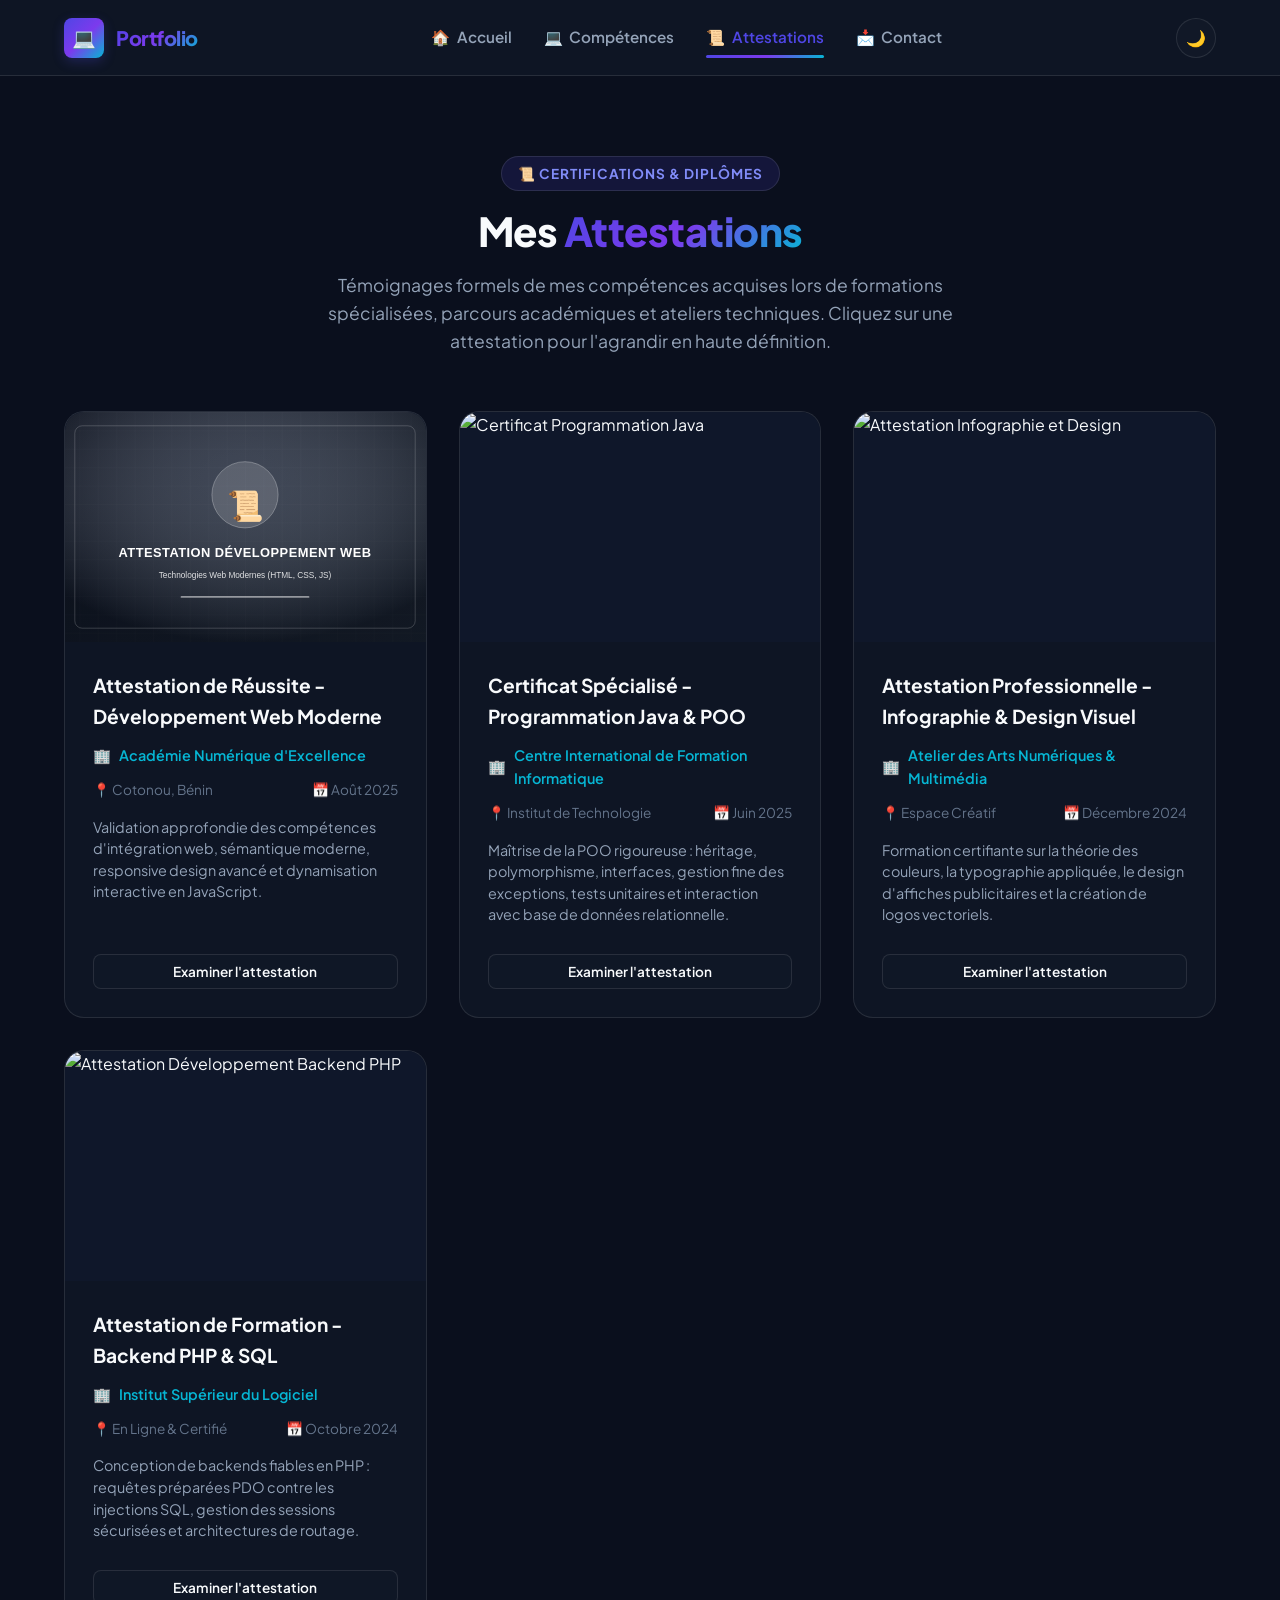
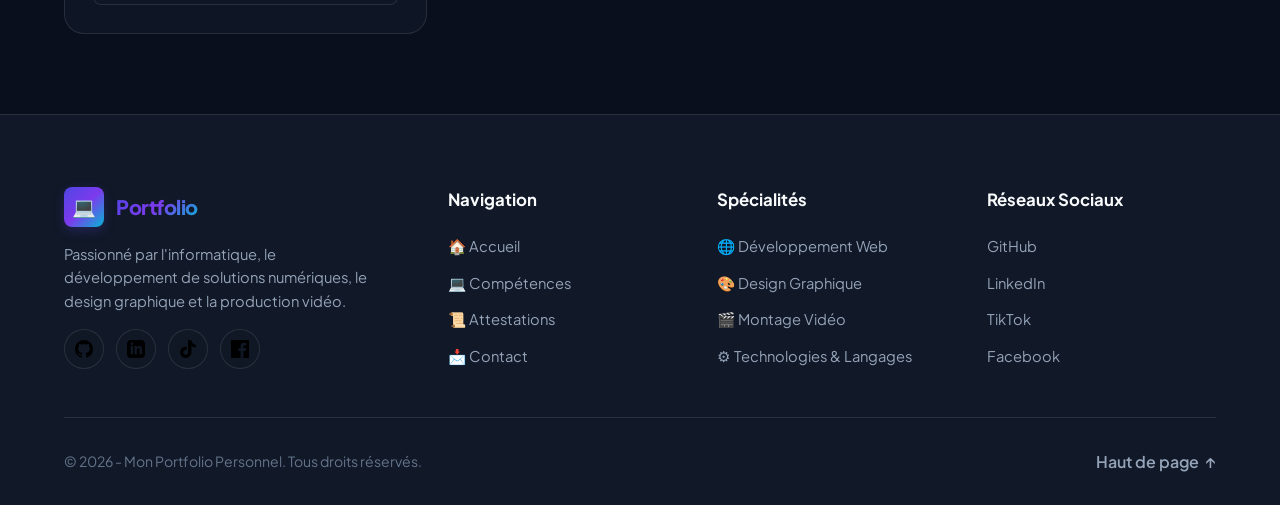
==== attestations.html @ 4d829060 "Premier commit. Mise sur github du code de mon portfolio" ====
<!DOCTYPE html>
<html lang="fr">
<head>
  <meta charset="UTF-8" />
  <meta name="viewport" content="width=device-width, initial-scale=1.0" />
  <title>Attestations & Certifications | Portfolio Personnel</title>
  <meta name="description" content="Consultez mes attestations, certifications professionnelles et formations obtenues dans le développement web, la programmation et le multimédia." />
  <link rel="stylesheet" href="css/styles.css" />
</head>
<body data-page="attestations">

  <!-- ==================== HEADER UNIFIÉ ==================== -->
  <header id="site-header"></header>

  <main>
    <section class="section">
      <div class="container">
        <div class="section-header">
          <span class="section-tag">📜 Certifications & Diplômes</span>
          <h1 class="section-title">Mes <span class="gradient-text">Attestations</span></h1>
          <p class="section-subtitle">
            Témoignages formels de mes compétences acquises lors de formations spécialisées, parcours académiques et ateliers techniques. Cliquez sur une attestation pour l'agrandir en haute définition.
          </p>
        </div>

        <!-- Grille des Attestations -->
        <div class="attestations-grid">
          <!-- Attestation 1 : Développement Web -->
          <div class="attestation-card">
            <div class="attestation-img-wrap" onclick="openModal('images/attestations/certif-dev-web.svg', 'Attestation de Réussite - Développement Web Moderne', 'Délivrée par l\'Académie Numérique d\'Excellence. Validation complète des acquis sur la conception de sites web responsives, HTML5, CSS3, JavaScript ES6 et l\'intégration d\'API.')">
              <img src="images/attestations/certif-dev-web.svg" alt="Attestation Développement Web Moderne" />
              <div class="attestation-zoom-hint">
                <span>🔍</span>
                <span>Cliquer pour agrandir</span>
              </div>
            </div>
            <div class="attestation-info">
              <h3>Attestation de Réussite - Développement Web Moderne</h3>
              <div class="attestation-org">
                <span>🏢</span>
                <span>Académie Numérique d'Excellence</span>
              </div>
              <div class="attestation-meta">
                <span>📍 Cotonou, Bénin</span>
                <span>📅 Août 2025</span>
              </div>
              <p class="attestation-desc">
                Validation approfondie des compétences d'intégration web, sémantique moderne, responsive design avancé et dynamisation interactive en JavaScript.
              </p>
              <div style="margin-top: auto; padding-top: 1rem;">
                <button class="btn btn-secondary btn-sm" style="width: 100%;" onclick="openModal('images/attestations/certif-dev-web.svg', 'Attestation de Réussite - Développement Web Moderne', 'Délivrée par l\'Académie Numérique d\'Excellence. Validation complète des acquis sur la conception de sites web responsives, HTML5, CSS3, JavaScript ES6 et l\'intégration d\'API.')">
                  <span>Examiner l'attestation</span>
                </button>
              </div>
            </div>
          </div>

          <!-- Attestation 2 : Programmation Java -->
          <div class="attestation-card">
            <div class="attestation-img-wrap" onclick="openModal('images/attestations/certif-java.svg', 'Certificat Spécialisé - Programmation Java & POO', 'Délivré par le Centre International de Formation en Informatique. Maîtrise des concepts fondamentaux de la programmation orientée objet, des structures de données et des connexions JDBC.')">
              <img src="images/attestations/certif-java.svg" alt="Certificat Programmation Java" />
              <div class="attestation-zoom-hint">
                <span>🔍</span>
                <span>Cliquer pour agrandir</span>
              </div>
            </div>
            <div class="attestation-info">
              <h3>Certificat Spécialisé - Programmation Java & POO</h3>
              <div class="attestation-org">
                <span>🏢</span>
                <span>Centre International de Formation Informatique</span>
              </div>
              <div class="attestation-meta">
                <span>📍 Institut de Technologie</span>
                <span>📅 Juin 2025</span>
              </div>
              <p class="attestation-desc">
                Maîtrise de la POO rigoureuse : héritage, polymorphisme, interfaces, gestion fine des exceptions, tests unitaires et interaction avec base de données relationnelle.
              </p>
              <div style="margin-top: auto; padding-top: 1rem;">
                <button class="btn btn-secondary btn-sm" style="width: 100%;" onclick="openModal('images/attestations/certif-java.svg', 'Certificat Spécialisé - Programmation Java & POO', 'Délivré par le Centre International de Formation en Informatique. Maîtrise des concepts fondamentaux de la programmation orientée objet, des structures de données et des connexions JDBC.')">
                  <span>Examiner l'attestation</span>
                </button>
              </div>
            </div>
          </div>

          <!-- Attestation 3 : Design Graphique & Multimédia -->
          <div class="attestation-card">
            <div class="attestation-img-wrap" onclick="openModal('images/attestations/certif-design.svg', 'Attestation Professionnelle - Infographie & Design Visuel', 'Formation certifiante dispensée par l\'Atelier des Arts Numériques. Maîtrise de la suite Adobe (Photoshop, Illustrator), composition visuelle et charte de marque.')">
              <img src="images/attestations/certif-design.svg" alt="Attestation Infographie et Design" />
              <div class="attestation-zoom-hint">
                <span>🔍</span>
                <span>Cliquer pour agrandir</span>
              </div>
            </div>
            <div class="attestation-info">
              <h3>Attestation Professionnelle - Infographie & Design Visuel</h3>
              <div class="attestation-org">
                <span>🏢</span>
                <span>Atelier des Arts Numériques & Multimédia</span>
              </div>
              <div class="attestation-meta">
                <span>📍 Espace Créatif</span>
                <span>📅 Décembre 2024</span>
              </div>
              <p class="attestation-desc">
                Formation certifiante sur la théorie des couleurs, la typographie appliquée, le design d'affiches publicitaires et la création de logos vectoriels.
              </p>
              <div style="margin-top: auto; padding-top: 1rem;">
                <button class="btn btn-secondary btn-sm" style="width: 100%;" onclick="openModal('images/attestations/certif-design.svg', 'Attestation Professionnelle - Infographie & Design Visuel', 'Formation certifiante dispensée par l\'Atelier des Arts Numériques. Maîtrise de la suite Adobe (Photoshop, Illustrator), composition visuelle et charte de marque.')">
                  <span>Examiner l'attestation</span>
                </button>
              </div>
            </div>
          </div>

          <!-- Attestation 4 : Développement PHP & Bases de Données -->
          <div class="attestation-card">
            <div class="attestation-img-wrap" onclick="openModal('images/attestations/certif-php.svg', 'Attestation de Formation - Développement Backend PHP & SQL', 'Attestation de réussite du cursus Backend et Gestion de Données. Création d\'architectures MVC robustes, sécurité des requêtes préparées et sécurisation des sessions.')">
              <img src="images/attestations/certif-php.svg" alt="Attestation Développement Backend PHP" />
              <div class="attestation-zoom-hint">
                <span>🔍</span>
                <span>Cliquer pour agrandir</span>
              </div>
            </div>
            <div class="attestation-info">
              <h3>Attestation de Formation - Backend PHP & SQL</h3>
              <div class="attestation-org">
                <span>🏢</span>
                <span>Institut Supérieur du Logiciel</span>
              </div>
              <div class="attestation-meta">
                <span>📍 En Ligne & Certifié</span>
                <span>📅 Octobre 2024</span>
              </div>
              <p class="attestation-desc">
                Conception de backends fiables en PHP : requêtes préparées PDO contre les injections SQL, gestion des sessions sécurisées et architectures de routage.
              </p>
              <div style="margin-top: auto; padding-top: 1rem;">
                <button class="btn btn-secondary btn-sm" style="width: 100%;" onclick="openModal('images/attestations/certif-php.svg', 'Attestation de Formation - Développement Backend PHP & SQL', 'Attestation de réussite du cursus Backend et Gestion de Données. Création d\'architectures MVC robustes, sécurité des requêtes préparées et sécurisation des sessions.')">
                  <span>Examiner l'attestation</span>
                </button>
              </div>
            </div>
          </div>
        </div>
      </div>
    </section>
  </main>

  <!-- ==================== FOOTER UNIFIÉ ==================== -->
  <footer id="site-footer"></footer>

  <!-- Scripts -->
  <script src="js/components.js"></script>
  <script src="js/main.js"></script>
</body>
</html>
---- css/styles.css ----
/* ==========================================================================
   PORTFOLIO PERSONNEL - STYLES PRINCIPAUX (MODERNE, RESPONSIVE & DYNAMIQUE)
   ========================================================================== */

@import url('https://fonts.googleapis.com/css2?family=Plus+Jakarta+Sans:wght@300;400;500;600;700;800&display=swap');

:root {
  /* Thème Sombre (Par défaut) */
  --bg-primary: #0a0f1d;
  --bg-secondary: #111827;
  --bg-card: rgba(17, 24, 39, 0.75);
  --bg-card-hover: rgba(31, 41, 55, 0.85);
  --bg-input: #1e293b;
  --border-color: rgba(255, 255, 255, 0.1);
  --border-hover: rgba(99, 102, 241, 0.5);

  --text-primary: #f8fafc;
  --text-secondary: #94a3b8;
  --text-muted: #64748b;

  --accent-primary: #4f46e5;
  --accent-hover: #4338ca;
  --accent-secondary: #06b6d4;
  --accent-gradient: linear-gradient(135deg, #4f46e5 0%, #7c3aed 50%, #06b6d4 100%);
  --accent-glow: rgba(79, 70, 229, 0.25);

  --badge-bg: rgba(79, 70, 229, 0.15);
  --badge-color: #818cf8;

  --shadow-sm: 0 4px 6px -1px rgba(0, 0, 0, 0.3);
  --shadow-md: 0 10px 25px -3px rgba(0, 0, 0, 0.4);
  --shadow-lg: 0 20px 40px -5px rgba(0, 0, 0, 0.5);

  --radius-sm: 8px;
  --radius-md: 14px;
  --radius-lg: 20px;
  --radius-full: 9999px;

  --transition: all 0.3s cubic-bezier(0.4, 0, 0.2, 1);
  --container-width: 1200px;
  --header-height: 76px;
}

/* Mode Clair */
body.light-theme {
  --bg-primary: #f8fafc;
  --bg-secondary: #ffffff;
  --bg-card: rgba(255, 255, 255, 0.9);
  --bg-card-hover: #ffffff;
  --bg-input: #f1f5f9;
  --border-color: #e2e8f0;
  --border-hover: rgba(79, 70, 229, 0.4);

  --text-primary: #0f172a;
  --text-secondary: #475569;
  --text-muted: #94a3b8;

  --accent-primary: #4f46e5;
  --accent-hover: #4338ca;
  --accent-secondary: #0284c7;
  --accent-gradient: linear-gradient(135deg, #4f46e5 0%, #6366f1 50%, #0284c7 100%);
  --accent-glow: rgba(79, 70, 229, 0.15);

  --badge-bg: rgba(79, 70, 229, 0.08);
  --badge-color: #4f46e5;

  --shadow-sm: 0 2px 4px rgba(0, 0, 0, 0.04);
  --shadow-md: 0 10px 20px rgba(0, 0, 0, 0.06);
  --shadow-lg: 0 20px 30px rgba(0, 0, 0, 0.08);
}

/* ==========================================================================
   RESET & BASE
   ========================================================================== */
*, *::before, *::after {
  box-sizing: border-box;
  margin: 0;
  padding: 0;
}

html {
  scroll-behavior: smooth;
  font-size: 16px;
}

body {
  font-family: 'Plus Jakarta Sans', system-ui, -apple-system, sans-serif;
  background-color: var(--bg-primary);
  color: var(--text-primary);
  line-height: 1.6;
  overflow-x: hidden;
  transition: background-color 0.3s ease, color 0.3s ease;
  min-height: 100vh;
  display: flex;
  flex-direction: column;
}

main {
  flex: 1;
}

a {
  color: inherit;
  text-decoration: none;
  transition: var(--transition);
}

img {
  max-width: 100%;
  height: auto;
  display: block;
}

ul {
  list-style: none;
}

button, input, textarea, select {
  font-family: inherit;
  font-size: 1rem;
}

.container {
  width: 100%;
  max-width: var(--container-width);
  margin: 0 auto;
  padding: 0 1.5rem;
}

/* ==========================================================================
   HEADER & NAVBAR (COMPOSANT UNIFIÉ)
   ========================================================================== */
.site-header {
  position: sticky;
  top: 0;
  left: 0;
  width: 100%;
  height: var(--header-height);
  background: var(--bg-card);
  backdrop-filter: blur(16px);
  -webkit-backdrop-filter: blur(16px);
  border-bottom: 1px solid var(--border-color);
  z-index: 1000;
  transition: var(--transition);
}

.site-header.scrolled {
  box-shadow: var(--shadow-md);
  height: 70px;
}

.navbar {
  display: flex;
  align-items: center;
  justify-content: space-between;
  height: 100%;
}

.nav-brand {
  display: flex;
  align-items: center;
  gap: 0.75rem;
  font-size: 1.25rem;
  font-weight: 800;
  letter-spacing: -0.5px;
}

.brand-icon {
  width: 40px;
  height: 40px;
  border-radius: var(--radius-sm);
  background: var(--accent-gradient);
  display: flex;
  align-items: center;
  justify-content: center;
  color: white;
  font-size: 1.2rem;
  box-shadow: 0 4px 12px var(--accent-glow);
}

.brand-name {
  background: var(--accent-gradient);
  -webkit-background-clip: text;
  -webkit-text-fill-color: transparent;
}

.nav-menu {
  display: flex;
  align-items: center;
  gap: 2rem;
}

.nav-link {
  position: relative;
  font-weight: 600;
  font-size: 0.95rem;
  color: var(--text-secondary);
  padding: 0.5rem 0;
  display: flex;
  align-items: center;
  gap: 0.4rem;
}

.nav-link:hover {
  color: var(--text-primary);
}

.nav-link.active {
  color: var(--accent-primary);
}

.nav-link.active::after {
  content: '';
  position: absolute;
  bottom: 0;
  left: 0;
  width: 100%;
  height: 2.5px;
  background: var(--accent-gradient);
  border-radius: var(--radius-full);
}

.nav-actions {
  display: flex;
  align-items: center;
  gap: 1rem;
}

.theme-toggle {
  background: var(--bg-secondary);
  border: 1px solid var(--border-color);
  width: 40px;
  height: 40px;
  border-radius: 50%;
  display: flex;
  align-items: center;
  justify-content: center;
  cursor: pointer;
  color: var(--text-primary);
  transition: var(--transition);
}

.theme-toggle:hover {
  border-color: var(--accent-primary);
  transform: rotate(15deg);
}

.mobile-toggle {
  display: none;
  background: none;
  border: none;
  cursor: pointer;
  padding: 0.5rem;
  color: var(--text-primary);
  font-size: 1.5rem;
}

/* ==========================================================================
   TYPOGRAPHIE & TITRES DE SECTION
   ========================================================================== */
.section {
  padding: 5rem 0;
  position: relative;
}

.section-alt {
  background: var(--bg-secondary);
}

.section-header {
  text-align: center;
  max-width: 700px;
  margin: 0 auto 3.5rem;
}

.section-tag {
  display: inline-flex;
  align-items: center;
  gap: 0.5rem;
  padding: 0.35rem 1rem;
  border-radius: var(--radius-full);
  background: var(--badge-bg);
  color: var(--badge-color);
  font-size: 0.85rem;
  font-weight: 700;
  text-transform: uppercase;
  letter-spacing: 1px;
  margin-bottom: 1rem;
  border: 1px solid var(--border-color);
}

.section-title {
  font-size: 2.5rem;
  font-weight: 800;
  line-height: 1.2;
  margin-bottom: 1rem;
  letter-spacing: -0.5px;
}

.section-subtitle {
  color: var(--text-secondary);
  font-size: 1.1rem;
}

.gradient-text {
  background: var(--accent-gradient);
  -webkit-background-clip: text;
  -webkit-text-fill-color: transparent;
}

/* ==========================================================================
   BOUTONS & BADGES
   ========================================================================== */
.btn {
  display: inline-flex;
  align-items: center;
  justify-content: center;
  gap: 0.6rem;
  padding: 0.75rem 1.6rem;
  font-weight: 600;
  border-radius: var(--radius-md);
  border: none;
  cursor: pointer;
  transition: var(--transition);
  font-size: 0.95rem;
}

.btn-primary {
  background: var(--accent-gradient);
  color: white;
  box-shadow: 0 4px 15px var(--accent-glow);
}

.btn-primary:hover {
  transform: translateY(-2px);
  box-shadow: 0 8px 25px var(--accent-glow);
  color: white;
}

.btn-secondary {
  background: var(--bg-card);
  color: var(--text-primary);
  border: 1px solid var(--border-color);
}

.btn-secondary:hover {
  background: var(--bg-card-hover);
  border-color: var(--accent-primary);
  transform: translateY(-2px);
}

.btn-sm {
  padding: 0.5rem 1rem;
  font-size: 0.85rem;
  border-radius: var(--radius-sm);
}

.badge {
  display: inline-flex;
  align-items: center;
  gap: 0.35rem;
  padding: 0.25rem 0.75rem;
  font-size: 0.8rem;
  font-weight: 600;
  border-radius: var(--radius-full);
  background: var(--badge-bg);
  color: var(--badge-color);
  border: 1px solid var(--border-color);
}

/* ==========================================================================
   PAGE ACCUEIL : HERO SECTION AVEC PHOTO
   ========================================================================== */
.hero-section {
  padding: 5rem 0 6rem;
  position: relative;
  overflow: hidden;
}

.hero-glow-1 {
  position: absolute;
  top: -100px;
  right: -50px;
  width: 450px;
  height: 450px;
  background: radial-gradient(circle, rgba(79, 70, 229, 0.18) 0%, transparent 70%);
  filter: blur(60px);
  z-index: 0;
  pointer-events: none;
}

.hero-glow-2 {
  position: absolute;
  bottom: -50px;
  left: -50px;
  width: 400px;
  height: 400px;
  background: radial-gradient(circle, rgba(6, 182, 212, 0.15) 0%, transparent 70%);
  filter: blur(60px);
  z-index: 0;
  pointer-events: none;
}

.hero-grid {
  display: grid;
  grid-template-columns: 1.2fr 0.8fr;
  align-items: center;
  gap: 3.5rem;
  position: relative;
  z-index: 1;
}

.hero-content {
  display: flex;
  flex-direction: column;
  gap: 1.5rem;
}

.status-pill {
  display: inline-flex;
  align-items: center;
  gap: 0.6rem;
  padding: 0.4rem 1rem;
  background: var(--bg-card);
  border: 1px solid var(--border-color);
  border-radius: var(--radius-full);
  font-size: 0.85rem;
  font-weight: 600;
  color: var(--text-secondary);
  width: fit-content;
}

.pulse-dot {
  width: 10px;
  height: 10px;
  background: #10b981;
  border-radius: 50%;
  position: relative;
}

.pulse-dot::after {
  content: '';
  position: absolute;
  top: 0;
  left: 0;
  width: 100%;
  height: 100%;
  border-radius: 50%;
  background: #10b981;
  animation: pulse 2s infinite;
}

@keyframes pulse {
  0% { transform: scale(1); opacity: 0.8; }
  100% { transform: scale(2.5); opacity: 0; }
}

.hero-title {
  font-size: 3.4rem;
  font-weight: 800;
  line-height: 1.15;
  letter-spacing: -1px;
}

.hero-subtitle {
  font-size: 1.2rem;
  color: var(--text-secondary);
  line-height: 1.7;
}

.hero-cta {
  display: flex;
  flex-wrap: wrap;
  gap: 1rem;
  margin-top: 0.5rem;
}

.hero-stats {
  display: grid;
  grid-template-columns: repeat(3, 1fr);
  gap: 1.5rem;
  margin-top: 1.5rem;
  padding-top: 1.5rem;
  border-top: 1px solid var(--border-color);
}

.stat-item h3 {
  font-size: 2rem;
  font-weight: 800;
  color: var(--accent-primary);
}

.stat-item p {
  font-size: 0.85rem;
  color: var(--text-secondary);
  font-weight: 500;
}

/* Photo dans l'accueil */
.hero-visual {
  display: flex;
  justify-content: center;
  position: relative;
}

.photo-card-wrapper {
  position: relative;
  width: 340px;
  height: 380px;
}

.photo-card {
  width: 100%;
  height: 100%;
  border-radius: var(--radius-lg);
  overflow: hidden;
  position: relative;
  background: var(--bg-card);
  border: 2px solid var(--border-color);
  box-shadow: var(--shadow-lg);
  transition: var(--transition);
}

.photo-card:hover {
  transform: translateY(-6px);
  border-color: var(--accent-primary);
  box-shadow: 0 25px 50px -12px var(--accent-glow);
}

.profile-photo {
  width: 100%;
  height: 100%;
  object-fit: cover;
  transition: transform 0.5s ease;
}

.photo-card:hover .profile-photo {
  transform: scale(1.04);
}

.photo-glow-border {
  position: absolute;
  inset: -6px;
  background: var(--accent-gradient);
  border-radius: calc(var(--radius-lg) + 6px);
  z-index: -1;
  opacity: 0.5;
  filter: blur(12px);
  animation: glow-pulse 4s ease-in-out infinite alternate;
}

@keyframes glow-pulse {
  0% { opacity: 0.3; transform: scale(0.98); }
  100% { opacity: 0.7; transform: scale(1.02); }
}

.floating-badge {
  position: absolute;
  background: var(--bg-card);
  backdrop-filter: blur(10px);
  border: 1px solid var(--border-color);
  padding: 0.6rem 1rem;
  border-radius: var(--radius-md);
  display: flex;
  align-items: center;
  gap: 0.6rem;
  box-shadow: var(--shadow-md);
  z-index: 2;
  font-size: 0.85rem;
  font-weight: 700;
}

.badge-top-left {
  top: -15px;
  left: -20px;
}

.badge-bottom-right {
  bottom: -15px;
  right: -20px;
}

/* ==========================================================================
   PAGE ACCUEIL : 1. PARCOURS SCOLAIRE & ACADÉMIQUE
   ========================================================================== */
.academic-grid {
  display: grid;
  grid-template-columns: repeat(auto-fit, minmax(320px, 1fr));
  gap: 1.75rem;
}

.academic-card {
  background: var(--bg-card);
  border: 1px solid var(--border-color);
  border-radius: var(--radius-lg);
  padding: 2rem;
  transition: var(--transition);
  position: relative;
  display: flex;
  flex-direction: column;
  gap: 1rem;
}

.academic-card:hover {
  transform: translateY(-5px);
  border-color: var(--accent-primary);
  box-shadow: var(--shadow-md);
}

.card-icon-header {
  display: flex;
  align-items: center;
  justify-content: space-between;
}

.card-icon {
  width: 48px;
  height: 48px;
  border-radius: var(--radius-md);
  background: var(--badge-bg);
  display: flex;
  align-items: center;
  justify-content: center;
  font-size: 1.4rem;
  color: var(--accent-primary);
}

.academic-card h3 {
  font-size: 1.3rem;
  font-weight: 700;
}

.academic-card .school-name {
  color: var(--accent-secondary);
  font-weight: 600;
  font-size: 0.95rem;
}

.academic-card p {
  color: var(--text-secondary);
  font-size: 0.95rem;
}

.goals-list {
  display: flex;
  flex-direction: column;
  gap: 0.5rem;
}

.goals-list li {
  display: flex;
  align-items: flex-start;
  gap: 0.5rem;
  color: var(--text-secondary);
  font-size: 0.9rem;
}

.goals-list li::before {
  content: '✓';
  color: var(--accent-primary);
  font-weight: 800;
}

/* ==========================================================================
   PAGE ACCUEIL : 2. EXPÉRIENCES PROFESSIONNELLES & STAGES
   ========================================================================== */
.experience-timeline {
  position: relative;
  max-width: 900px;
  margin: 0 auto;
  padding-left: 2.5rem;
}

.experience-timeline::before {
  content: '';
  position: absolute;
  top: 0;
  bottom: 0;
  left: 15px;
  width: 3px;
  background: linear-gradient(to bottom, var(--accent-primary), var(--accent-secondary));
  border-radius: var(--radius-full);
}

.exp-item {
  position: relative;
  margin-bottom: 2.5rem;
}

.exp-item::before {
  content: '';
  position: absolute;
  top: 1.5rem;
  left: -2.5rem;
  width: 17px;
  height: 17px;
  border-radius: 50%;
  background: var(--bg-primary);
  border: 3px solid var(--accent-primary);
  box-shadow: 0 0 10px var(--accent-glow);
  transform: translateX(7px);
}

.exp-card {
  background: var(--bg-card);
  border: 1px solid var(--border-color);
  border-radius: var(--radius-lg);
  padding: 1.75rem 2rem;
  transition: var(--transition);
}

.exp-card:hover {
  border-color: var(--accent-primary);
  box-shadow: var(--shadow-md);
  transform: translateY(-3px);
}

.exp-header {
  display: flex;
  flex-wrap: wrap;
  align-items: center;
  justify-content: space-between;
  gap: 0.75rem;
  margin-bottom: 0.75rem;
}

.exp-title-block h3 {
  font-size: 1.25rem;
  font-weight: 700;
}

.exp-company {
  color: var(--accent-secondary);
  font-weight: 600;
  font-size: 0.95rem;
}

.exp-period {
  font-size: 0.85rem;
  font-weight: 600;
}

.exp-location {
  display: inline-flex;
  align-items: center;
  gap: 0.35rem;
  color: var(--text-muted);
  font-size: 0.85rem;
  margin-bottom: 1rem;
}

.exp-missions {
  list-style: disc;
  padding-left: 1.2rem;
  color: var(--text-secondary);
  font-size: 0.92rem;
  margin-bottom: 1.25rem;
  display: flex;
  flex-direction: column;
  gap: 0.4rem;
}

.exp-tags {
  display: flex;
  flex-wrap: wrap;
  gap: 0.5rem;
}

/* ==========================================================================
   PAGE ACCUEIL : 3. MA PASSION
   ========================================================================== */
.passion-grid {
  display: grid;
  grid-template-columns: repeat(auto-fit, minmax(260px, 1fr));
  gap: 1.5rem;
}

.passion-card {
  background: var(--bg-card);
  border: 1px solid var(--border-color);
  border-radius: var(--radius-lg);
  padding: 2rem 1.75rem;
  text-align: center;
  display: flex;
  flex-direction: column;
  align-items: center;
  gap: 1rem;
  transition: var(--transition);
}

.passion-card:hover {
  transform: translateY(-8px);
  border-color: var(--accent-secondary);
  box-shadow: 0 15px 30px -10px var(--accent-glow);
}

.passion-icon-box {
  width: 64px;
  height: 64px;
  border-radius: 50%;
  background: var(--badge-bg);
  display: flex;
  align-items: center;
  justify-content: center;
  font-size: 1.8rem;
  margin-bottom: 0.5rem;
  transition: var(--transition);
}

.passion-card:hover .passion-icon-box {
  transform: scale(1.1) rotate(5deg);
  background: var(--accent-gradient);
  color: white;
}

.passion-card h3 {
  font-size: 1.15rem;
  font-weight: 700;
}

.passion-card p {
  color: var(--text-secondary);
  font-size: 0.9rem;
  line-height: 1.5;
}

/* ==========================================================================
   PAGE ACCUEIL : 4. ÉVÉNEMENTS TECHNOLOGIQUES
   ========================================================================== */
.events-grid {
  display: grid;
  grid-template-columns: repeat(auto-fit, minmax(320px, 1fr));
  gap: 2rem;
}

.event-card {
  background: var(--bg-card);
  border: 1px solid var(--border-color);
  border-radius: var(--radius-lg);
  overflow: hidden;
  transition: var(--transition);
  display: flex;
  flex-direction: column;
}

.event-card:hover {
  transform: translateY(-6px);
  border-color: var(--accent-primary);
  box-shadow: var(--shadow-lg);
}

.event-image-box {
  position: relative;
  width: 100%;
  height: 200px;
  overflow: hidden;
  background: var(--bg-secondary);
}

.event-image {
  width: 100%;
  height: 100%;
  object-fit: cover;
  transition: transform 0.5s ease;
}

.event-card:hover .event-image {
  transform: scale(1.05);
}

.event-badge {
  position: absolute;
  top: 1rem;
  right: 1rem;
  background: rgba(10, 15, 29, 0.85);
  backdrop-filter: blur(8px);
  color: white;
  padding: 0.35rem 0.85rem;
  border-radius: var(--radius-full);
  font-size: 0.75rem;
  font-weight: 700;
  border: 1px solid var(--border-color);
}

.event-content {
  padding: 1.75rem;
  display: flex;
  flex-direction: column;
  gap: 0.85rem;
  flex: 1;
}

.event-meta {
  display: flex;
  align-items: center;
  gap: 1rem;
  font-size: 0.85rem;
  color: var(--text-muted);
}

.event-meta span {
  display: inline-flex;
  align-items: center;
  gap: 0.3rem;
}

.event-content h3 {
  font-size: 1.25rem;
  font-weight: 700;
}

.event-content p {
  color: var(--text-secondary);
  font-size: 0.92rem;
  line-height: 1.6;
}

.event-role {
  margin-top: auto;
  padding-top: 1rem;
  border-top: 1px solid var(--border-color);
  display: flex;
  align-items: center;
  justify-content: space-between;
  font-size: 0.85rem;
}

/* ==========================================================================
   PAGE COMPÉTENCES : 3 GRANDES CARD BOXES & LOGOS TECH
   ========================================================================== */
.competences-hero-boxes {
  display: grid;
  grid-template-columns: repeat(auto-fit, minmax(320px, 1fr));
  gap: 2rem;
  margin-bottom: 4rem;
}

.comp-box {
  background: var(--bg-card);
  border: 2px solid var(--border-color);
  border-radius: var(--radius-lg);
  padding: 2.5rem 2rem;
  display: flex;
  flex-direction: column;
  gap: 1.5rem;
  position: relative;
  overflow: hidden;
  transition: var(--transition);
  cursor: pointer;
  text-decoration: none;
}

.comp-box::after {
  content: '';
  position: absolute;
  bottom: 0;
  left: 0;
  width: 100%;
  height: 4px;
  background: var(--accent-gradient);
  opacity: 0;
  transition: var(--transition);
}

.comp-box:hover {
  transform: translateY(-8px);
  border-color: var(--accent-primary);
  box-shadow: 0 20px 40px -10px var(--accent-glow);
}

.comp-box:hover::after {
  opacity: 1;
}

.comp-box-icon {
  width: 60px;
  height: 60px;
  border-radius: var(--radius-md);
  background: var(--badge-bg);
  display: flex;
  align-items: center;
  justify-content: center;
  font-size: 1.8rem;
  color: var(--accent-primary);
}

.comp-box h3 {
  font-size: 1.5rem;
  font-weight: 800;
  color: var(--text-primary);
}

.comp-box p {
  color: var(--text-secondary);
  font-size: 0.95rem;
  line-height: 1.6;
}

.comp-box-features {
  display: flex;
  flex-direction: column;
  gap: 0.6rem;
  margin: 0.5rem 0;
}

.comp-box-features li {
  display: flex;
  align-items: center;
  gap: 0.5rem;
  font-size: 0.9rem;
  color: var(--text-secondary);
}

.comp-box-features li span {
  color: var(--accent-secondary);
  font-weight: bold;
}

.comp-box-btn {
  margin-top: auto;
  display: inline-flex;
  align-items: center;
  gap: 0.5rem;
  font-weight: 700;
  color: var(--accent-primary);
  font-size: 0.95rem;
  transition: var(--transition);
}

.comp-box:hover .comp-box-btn {
  gap: 0.8rem;
}

/* Section Logos & Technologies utilisées */
.tech-section-title {
  text-align: center;
  margin-bottom: 2.5rem;
}

.tech-grid {
  display: grid;
  grid-template-columns: repeat(auto-fit, minmax(200px, 1fr));
  gap: 1.5rem;
}

.tech-card {
  background: var(--bg-card);
  border: 1px solid var(--border-color);
  border-radius: var(--radius-md);
  padding: 1.75rem 1.5rem;
  display: flex;
  flex-direction: column;
  align-items: center;
  text-align: center;
  gap: 1rem;
  transition: var(--transition);
}

.tech-card:hover {
  transform: translateY(-5px);
  border-color: var(--accent-primary);
  box-shadow: var(--shadow-md);
}

.tech-logo-img {
  width: 64px;
  height: 64px;
  object-fit: contain;
  filter: drop-shadow(0 4px 8px rgba(0,0,0,0.2));
  transition: transform 0.3s ease;
}

.tech-card:hover .tech-logo-img {
  transform: scale(1.12);
}

.tech-card h4 {
  font-size: 1.15rem;
  font-weight: 700;
}

.tech-card p {
  font-size: 0.82rem;
  color: var(--text-muted);
}

.tech-progress-bar {
  width: 100%;
  height: 6px;
  background: var(--bg-input);
  border-radius: var(--radius-full);
  overflow: hidden;
  margin-top: 0.25rem;
}

.tech-progress-fill {
  height: 100%;
  background: var(--accent-gradient);
  border-radius: var(--radius-full);
  transition: width 1s ease-in-out;
}

/* Outils supplémentaires */
.tools-grid {
  display: flex;
  flex-wrap: wrap;
  justify-content: center;
  gap: 1rem;
  margin-top: 2rem;
}

.tool-chip {
  display: inline-flex;
  align-items: center;
  gap: 0.5rem;
  padding: 0.6rem 1.2rem;
  background: var(--bg-card);
  border: 1px solid var(--border-color);
  border-radius: var(--radius-full);
  font-size: 0.9rem;
  font-weight: 600;
  color: var(--text-secondary);
  transition: var(--transition);
}

.tool-chip:hover {
  border-color: var(--accent-secondary);
  color: var(--text-primary);
  transform: translateY(-2px);
}

/* ==========================================================================
   PAGES PROJETS (DESIGN, VIDÉO, WEB) : FILTRES & GALERIE
   ========================================================================== */
.projects-filter-bar {
  display: flex;
  flex-wrap: wrap;
  justify-content: center;
  gap: 0.75rem;
  margin-bottom: 3rem;
}

.filter-btn {
  padding: 0.5rem 1.25rem;
  border-radius: var(--radius-full);
  background: var(--bg-card);
  border: 1px solid var(--border-color);
  color: var(--text-secondary);
  font-weight: 600;
  font-size: 0.9rem;
  cursor: pointer;
  transition: var(--transition);
}

.filter-btn:hover {
  color: var(--text-primary);
  border-color: var(--accent-primary);
}

.filter-btn.active {
  background: var(--accent-gradient);
  color: white;
  border-color: transparent;
  box-shadow: 0 4px 12px var(--accent-glow);
}

.projects-grid {
  display: grid;
  grid-template-columns: repeat(auto-fill, minmax(340px, 1fr));
  gap: 2rem;
}

.project-card {
  background: var(--bg-card);
  border: 1px solid var(--border-color);
  border-radius: var(--radius-lg);
  overflow: hidden;
  transition: var(--transition);
  display: flex;
  flex-direction: column;
}

.project-card:hover {
  transform: translateY(-6px);
  border-color: var(--accent-primary);
  box-shadow: var(--shadow-lg);
}

.project-thumb {
  position: relative;
  width: 100%;
  height: 220px;
  overflow: hidden;
  background: var(--bg-secondary);
  cursor: pointer;
}

.project-thumb img {
  width: 100%;
  height: 100%;
  object-fit: cover;
  transition: transform 0.5s ease;
}

.project-card:hover .project-thumb img {
  transform: scale(1.06);
}

.project-thumb-overlay {
  position: absolute;
  inset: 0;
  background: rgba(10, 15, 29, 0.6);
  opacity: 0;
  display: flex;
  align-items: center;
  justify-content: center;
  gap: 1rem;
  transition: var(--transition);
}

.project-card:hover .project-thumb-overlay {
  opacity: 1;
}

.overlay-btn {
  width: 44px;
  height: 44px;
  border-radius: 50%;
  background: white;
  color: #0f172a;
  display: flex;
  align-items: center;
  justify-content: center;
  font-size: 1.1rem;
  box-shadow: var(--shadow-md);
  transition: var(--transition);
}

.overlay-btn:hover {
  transform: scale(1.15);
  background: var(--accent-primary);
  color: white;
}

.project-body {
  padding: 1.75rem;
  display: flex;
  flex-direction: column;
  gap: 0.85rem;
  flex: 1;
}

.project-body h3 {
  font-size: 1.25rem;
  font-weight: 700;
}

.project-body p {
  color: var(--text-secondary);
  font-size: 0.92rem;
  line-height: 1.6;
}

.project-tags {
  display: flex;
  flex-wrap: wrap;
  gap: 0.4rem;
  margin-top: auto;
  padding-top: 0.5rem;
}

.project-footer-actions {
  display: flex;
  align-items: center;
  gap: 0.75rem;
  margin-top: 1rem;
  padding-top: 1rem;
  border-top: 1px solid var(--border-color);
}

/* ==========================================================================
   PAGE ATTESTATIONS & CERTIFICATIONS
   ========================================================================== */
.attestations-grid {
  display: grid;
  grid-template-columns: repeat(auto-fill, minmax(340px, 1fr));
  gap: 2rem;
}

.attestation-card {
  background: var(--bg-card);
  border: 1px solid var(--border-color);
  border-radius: var(--radius-lg);
  overflow: hidden;
  transition: var(--transition);
  display: flex;
  flex-direction: column;
}

.attestation-card:hover {
  transform: translateY(-6px);
  border-color: var(--accent-primary);
  box-shadow: var(--shadow-lg);
}

.attestation-img-wrap {
  position: relative;
  width: 100%;
  height: 230px;
  background: #0f172a;
  overflow: hidden;
  cursor: pointer;
}

.attestation-img-wrap img {
  width: 100%;
  height: 100%;
  object-fit: cover;
  transition: transform 0.5s ease;
}

.attestation-card:hover .attestation-img-wrap img {
  transform: scale(1.05);
}

.attestation-zoom-hint {
  position: absolute;
  inset: 0;
  background: rgba(10, 15, 29, 0.5);
  display: flex;
  align-items: center;
  justify-content: center;
  opacity: 0;
  transition: var(--transition);
  color: white;
  font-weight: 700;
  font-size: 0.95rem;
  gap: 0.5rem;
}

.attestation-card:hover .attestation-zoom-hint {
  opacity: 1;
}

.attestation-info {
  padding: 1.75rem;
  display: flex;
  flex-direction: column;
  gap: 0.75rem;
  flex: 1;
}

.attestation-info h3 {
  font-size: 1.2rem;
  font-weight: 700;
}

.attestation-org {
  display: flex;
  align-items: center;
  gap: 0.5rem;
  color: var(--accent-secondary);
  font-weight: 600;
  font-size: 0.9rem;
}

.attestation-meta {
  display: flex;
  align-items: center;
  justify-content: space-between;
  font-size: 0.85rem;
  color: var(--text-muted);
}

.attestation-desc {
  color: var(--text-secondary);
  font-size: 0.9rem;
  line-height: 1.5;
  margin-top: 0.25rem;
}

/* ==========================================================================
   PAGE CONTACT : FORMULAIRE & INFORMATIONS
   ========================================================================== */
.contact-grid {
  display: grid;
  grid-template-columns: 1.2fr 0.8fr;
  gap: 3.5rem;
}

.contact-card-box {
  background: var(--bg-card);
  border: 1px solid var(--border-color);
  border-radius: var(--radius-lg);
  padding: 2.5rem;
  box-shadow: var(--shadow-md);
}

.contact-form {
  display: flex;
  flex-direction: column;
  gap: 1.25rem;
}

.form-group {
  display: flex;
  flex-direction: column;
  gap: 0.5rem;
}

.form-label {
  font-weight: 600;
  font-size: 0.9rem;
  color: var(--text-primary);
}

.form-control {
  width: 100%;
  padding: 0.85rem 1.1rem;
  background: var(--bg-input);
  border: 1px solid var(--border-color);
  border-radius: var(--radius-md);
  color: var(--text-primary);
  outline: none;
  transition: var(--transition);
}

.form-control:focus {
  border-color: var(--accent-primary);
  box-shadow: 0 0 0 3px var(--accent-glow);
}

textarea.form-control {
  resize: vertical;
  min-height: 140px;
}

.form-feedback {
  font-size: 0.8rem;
  margin-top: 0.25rem;
  display: none;
}

.form-control.is-invalid {
  border-color: #ef4444;
}

.form-control.is-invalid + .form-feedback {
  display: block;
  color: #ef4444;
}

/* Informations de contact & réseaux */
.contact-info-list {
  display: flex;
  flex-direction: column;
  gap: 1.25rem;
  margin-top: 1.5rem;
}

.contact-info-item {
  display: flex;
  align-items: center;
  gap: 1.2rem;
  padding: 1rem;
  border-radius: var(--radius-md);
  background: var(--bg-card);
  border: 1px solid var(--border-color);
  transition: var(--transition);
}

.contact-info-item:hover {
  border-color: var(--accent-primary);
  transform: translateX(4px);
}

.contact-icon {
  width: 48px;
  height: 48px;
  border-radius: 50%;
  background: var(--badge-bg);
  display: flex;
  align-items: center;
  justify-content: center;
  color: var(--accent-primary);
  font-size: 1.3rem;
  flex-shrink: 0;
}

.contact-text h4 {
  font-size: 0.85rem;
  color: var(--text-muted);
  text-transform: uppercase;
  letter-spacing: 0.5px;
}

.contact-text a, .contact-text span {
  font-size: 1rem;
  font-weight: 600;
  color: var(--text-primary);
}

.contact-text a:hover {
  color: var(--accent-secondary);
}

/* Grille Réseaux Sociaux */
.social-buttons-grid {
  display: grid;
  grid-template-columns: repeat(2, 1fr);
  gap: 1rem;
  margin-top: 1.5rem;
}

.social-btn {
  display: flex;
  align-items: center;
  gap: 0.75rem;
  padding: 0.85rem 1.2rem;
  background: var(--bg-card);
  border: 1px solid var(--border-color);
  border-radius: var(--radius-md);
  font-weight: 600;
  font-size: 0.95rem;
  transition: var(--transition);
}

.social-btn img, .social-btn svg {
  width: 22px;
  height: 22px;
}

.social-btn:hover {
  transform: translateY(-3px);
  border-color: var(--accent-primary);
  background: var(--bg-card-hover);
}

.social-btn.github:hover { color: #f8fafc; border-color: #6e5494; }
.social-btn.linkedin:hover { color: #0077b5; border-color: #0077b5; }
.social-btn.tiktok:hover { color: #ff0050; border-color: #ff0050; }
.social-btn.facebook:hover { color: #1877f2; border-color: #1877f2; }
.social-btn.whatsapp:hover { color: #25d366; border-color: #25d366; }

/* ==========================================================================
   FOOTER (COMPOSANT UNIFIÉ)
   ========================================================================== */
.site-footer {
  background: var(--bg-secondary);
  border-top: 1px solid var(--border-color);
  padding: 4.5rem 0 2rem;
  margin-top: auto;
}

.footer-grid {
  display: grid;
  grid-template-columns: 1.5fr 1fr 1fr 1fr;
  gap: 2.5rem;
  margin-bottom: 3rem;
}

.footer-brand {
  display: flex;
  flex-direction: column;
  gap: 1rem;
}

.footer-brand p {
  color: var(--text-secondary);
  font-size: 0.92rem;
  line-height: 1.6;
  max-width: 320px;
}

.footer-col h4 {
  font-size: 1.05rem;
  font-weight: 700;
  margin-bottom: 1.2rem;
  color: var(--text-primary);
}

.footer-links {
  display: flex;
  flex-direction: column;
  gap: 0.7rem;
}

.footer-links a {
  color: var(--text-secondary);
  font-size: 0.92rem;
}

.footer-links a:hover {
  color: var(--accent-primary);
  transform: translateX(4px);
}

.footer-social-icons {
  display: flex;
  gap: 0.75rem;
}

.footer-social-link {
  width: 40px;
  height: 40px;
  border-radius: 50%;
  background: var(--bg-card);
  border: 1px solid var(--border-color);
  display: flex;
  align-items: center;
  justify-content: center;
  color: var(--text-secondary);
  transition: var(--transition);
}

.footer-social-link img, .footer-social-link svg {
  width: 18px;
  height: 18px;
}

.footer-social-link:hover {
  background: var(--accent-primary);
  color: white;
  border-color: var(--accent-primary);
  transform: translateY(-3px);
}

.footer-bottom {
  padding-top: 2rem;
  border-top: 1px solid var(--border-color);
  display: flex;
  align-items: center;
  justify-content: space-between;
  flex-wrap: wrap;
  gap: 1rem;
  font-size: 0.88rem;
  color: var(--text-muted);
}

.back-to-top {
  display: inline-flex;
  align-items: center;
  gap: 0.4rem;
  color: var(--text-secondary);
  font-weight: 600;
  cursor: pointer;
  background: none;
  border: none;
  transition: var(--transition);
}

.back-to-top:hover {
  color: var(--accent-primary);
}

/* ==========================================================================
   MODAL / LIGHTBOX POUR APERÇU (ATTESTATIONS, PROJETS, VIDÉOS)
   ========================================================================== */
.modal-overlay {
  position: fixed;
  inset: 0;
  background: rgba(10, 15, 29, 0.85);
  backdrop-filter: blur(8px);
  z-index: 2000;
  display: flex;
  align-items: center;
  justify-content: center;
  padding: 1.5rem;
  opacity: 0;
  pointer-events: none;
  transition: opacity 0.3s ease;
}

.modal-overlay.active {
  opacity: 1;
  pointer-events: auto;
}

.modal-container {
  background: var(--bg-secondary);
  border: 1px solid var(--border-color);
  border-radius: var(--radius-lg);
  max-width: 850px;
  width: 100%;
  max-height: 90vh;
  overflow-y: auto;
  position: relative;
  box-shadow: var(--shadow-lg);
  transform: scale(0.95);
  transition: transform 0.3s ease;
}

.modal-overlay.active .modal-container {
  transform: scale(1);
}

.modal-close-btn {
  position: absolute;
  top: 1rem;
  right: 1rem;
  width: 40px;
  height: 40px;
  border-radius: 50%;
  background: var(--bg-card);
  border: 1px solid var(--border-color);
  color: var(--text-primary);
  font-size: 1.5rem;
  display: flex;
  align-items: center;
  justify-content: center;
  cursor: pointer;
  z-index: 10;
  transition: var(--transition);
}

.modal-close-btn:hover {
  background: #ef4444;
  color: white;
  border-color: #ef4444;
}

.modal-img {
  width: 100%;
  max-height: 550px;
  object-fit: contain;
  background: #0f172a;
}

.modal-content {
  padding: 1.75rem 2rem;
}

.modal-content h3 {
  font-size: 1.5rem;
  font-weight: 800;
  margin-bottom: 0.5rem;
}

.modal-content p {
  color: var(--text-secondary);
  font-size: 0.95rem;
  line-height: 1.6;
}

/* Toast de notification */
.toast-notification {
  position: fixed;
  bottom: 2rem;
  right: 2rem;
  background: #10b981;
  color: white;
  padding: 1rem 1.75rem;
  border-radius: var(--radius-md);
  box-shadow: var(--shadow-lg);
  display: flex;
  align-items: center;
  gap: 0.75rem;
  font-weight: 600;
  z-index: 3000;
  transform: translateY(100px);
  opacity: 0;
  transition: var(--transition);
}

.toast-notification.show {
  transform: translateY(0);
  opacity: 1;
}

/* ==========================================================================
   RESPONSIVE DESIGN (ORDINATEURS, TABLETTES, MOBILES)
   ========================================================================== */
@media (max-width: 1024px) {
  .hero-grid {
    grid-template-columns: 1fr;
    text-align: center;
    gap: 3rem;
  }

  .hero-content {
    align-items: center;
  }

  .hero-cta {
    justify-content: center;
  }

  .hero-stats {
    justify-content: center;
  }

  .contact-grid {
    grid-template-columns: 1fr;
  }

  .footer-grid {
    grid-template-columns: 1fr 1fr;
    gap: 2rem;
  }
}

@media (max-width: 768px) {
  :root {
    --header-height: 68px;
  }

  .mobile-toggle {
    display: block;
  }

  .nav-menu {
    position: fixed;
    top: var(--header-height);
    left: 0;
    width: 100%;
    background: var(--bg-secondary);
    border-bottom: 1px solid var(--border-color);
    flex-direction: column;
    align-items: flex-start;
    padding: 1.5rem;
    gap: 1rem;
    transform: translateY(-150%);
    transition: transform 0.3s ease;
    box-shadow: var(--shadow-lg);
    z-index: 999;
  }

  .nav-menu.open {
    transform: translateY(0);
  }

  .nav-link {
    width: 100%;
    padding: 0.75rem 0;
    font-size: 1.05rem;
  }

  .hero-title {
    font-size: 2.5rem;
  }

  .section-title {
    font-size: 2rem;
  }

  .photo-card-wrapper {
    width: 280px;
    height: 320px;
  }

  .experience-timeline {
    padding-left: 1.75rem;
  }

  .social-buttons-grid {
    grid-template-columns: 1fr;
  }

  .footer-grid {
    grid-template-columns: 1fr;
  }

  .footer-bottom {
    flex-direction: column;
    text-align: center;
  }
}
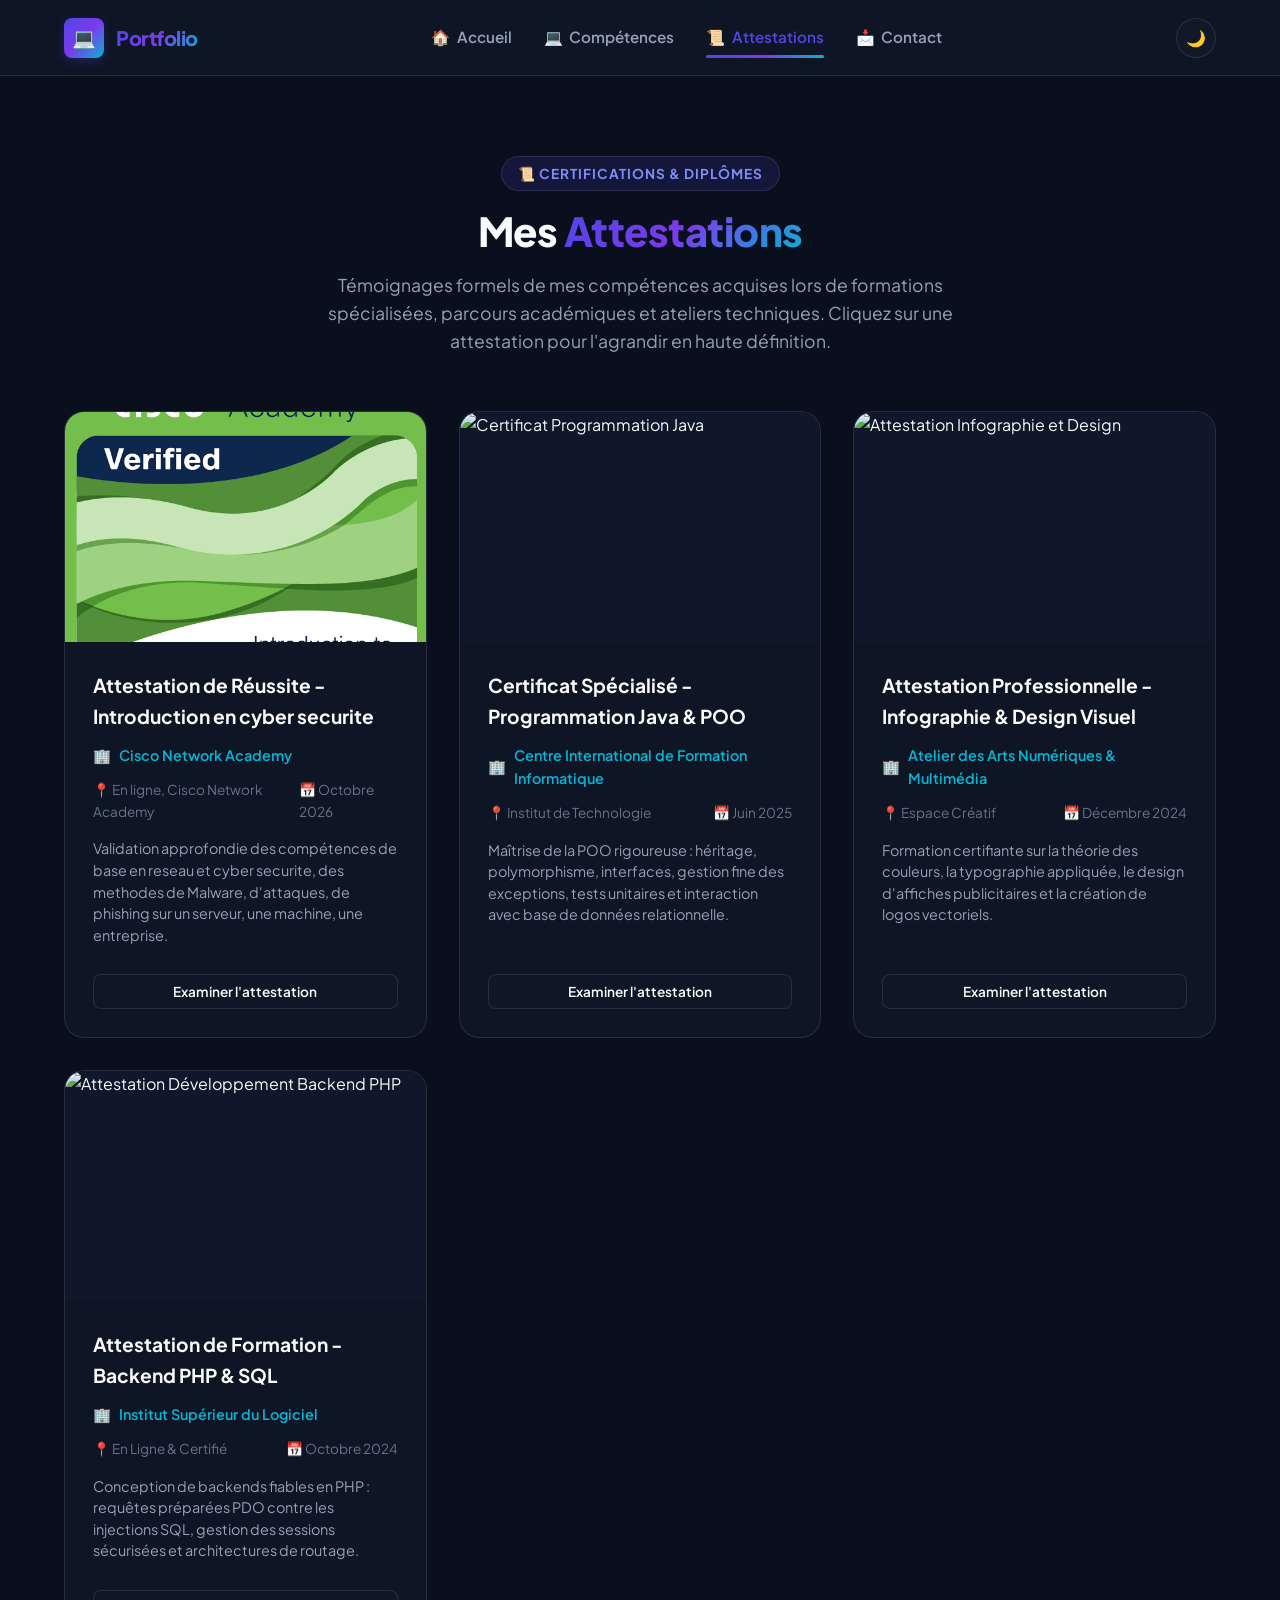
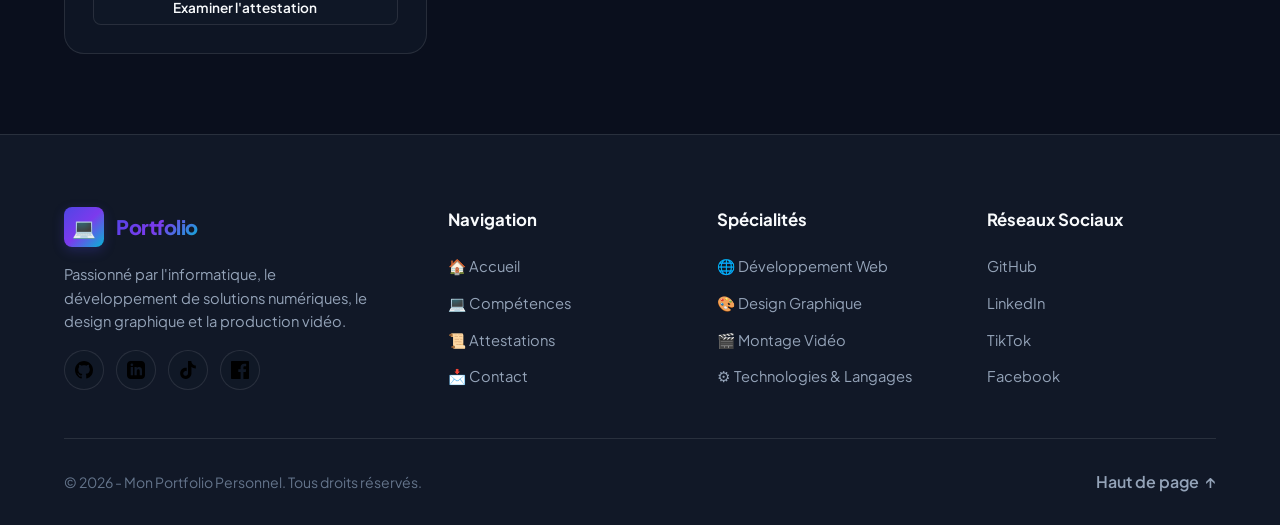
==== commit e8084095: "Modification des informations sur la 1ere attestation : introduction en cyber securite" ====
--- a/attestations.html
+++ b/attestations.html
@@ -27,25 +27,25 @@
         <div class="attestations-grid">
           <!-- Attestation 1 : Développement Web -->
           <div class="attestation-card">
-            <div class="attestation-img-wrap" onclick="openModal('images/attestations/certif-dev-web.svg', 'Attestation de Réussite - Développement Web Moderne', 'Délivrée par l\'Académie Numérique d\'Excellence. Validation complète des acquis sur la conception de sites web responsives, HTML5, CSS3, JavaScript ES6 et l\'intégration d\'API.')">
-              <img src="images/attestations/certif-dev-web.svg" alt="Attestation Développement Web Moderne" />
+            <div class="attestation-img-wrap" onclick="openModal('images/attestations/introduction-to-cybersecurity.png', 'Attestation de Réussite - Introduction en cyber securite', 'Délivrée par Cisco Network Academy. Validation complète des acquis sur les bases de la cyber securite, les techniques de Malware et de phishing, le but de mettre des personnes de confiance dans le domaine du reseau et cyber securite.')">
+              <img src="images/attestations/introduction-to-cybersecurity.png" alt="Attestation Introduction en cybe securite" />
               <div class="attestation-zoom-hint">
                 <span>🔍</span>
                 <span>Cliquer pour agrandir</span>
               </div>
             </div>
             <div class="attestation-info">
-              <h3>Attestation de Réussite - Développement Web Moderne</h3>
+              <h3>Attestation de Réussite - Introduction en cyber securite</h3>
               <div class="attestation-org">
                 <span>🏢</span>
-                <span>Académie Numérique d'Excellence</span>
+                <span>Cisco Network Academy</span>
               </div>
               <div class="attestation-meta">
-                <span>📍 Cotonou, Bénin</span>
-                <span>📅 Août 2025</span>
+                <span>📍 En ligne, Cisco Network Academy</span>
+                <span>📅 Octobre 2026</span>
               </div>
               <p class="attestation-desc">
-                Validation approfondie des compétences d'intégration web, sémantique moderne, responsive design avancé et dynamisation interactive en JavaScript.
+                Validation approfondie des compétences de base en reseau et cyber securite, des methodes de Malware, d'attaques, de phishing sur un serveur, une machine, une entreprise.
               </p>
               <div style="margin-top: auto; padding-top: 1rem;">
                 <button class="btn btn-secondary btn-sm" style="width: 100%;" onclick="openModal('images/attestations/certif-dev-web.svg', 'Attestation de Réussite - Développement Web Moderne', 'Délivrée par l\'Académie Numérique d\'Excellence. Validation complète des acquis sur la conception de sites web responsives, HTML5, CSS3, JavaScript ES6 et l\'intégration d\'API.')">
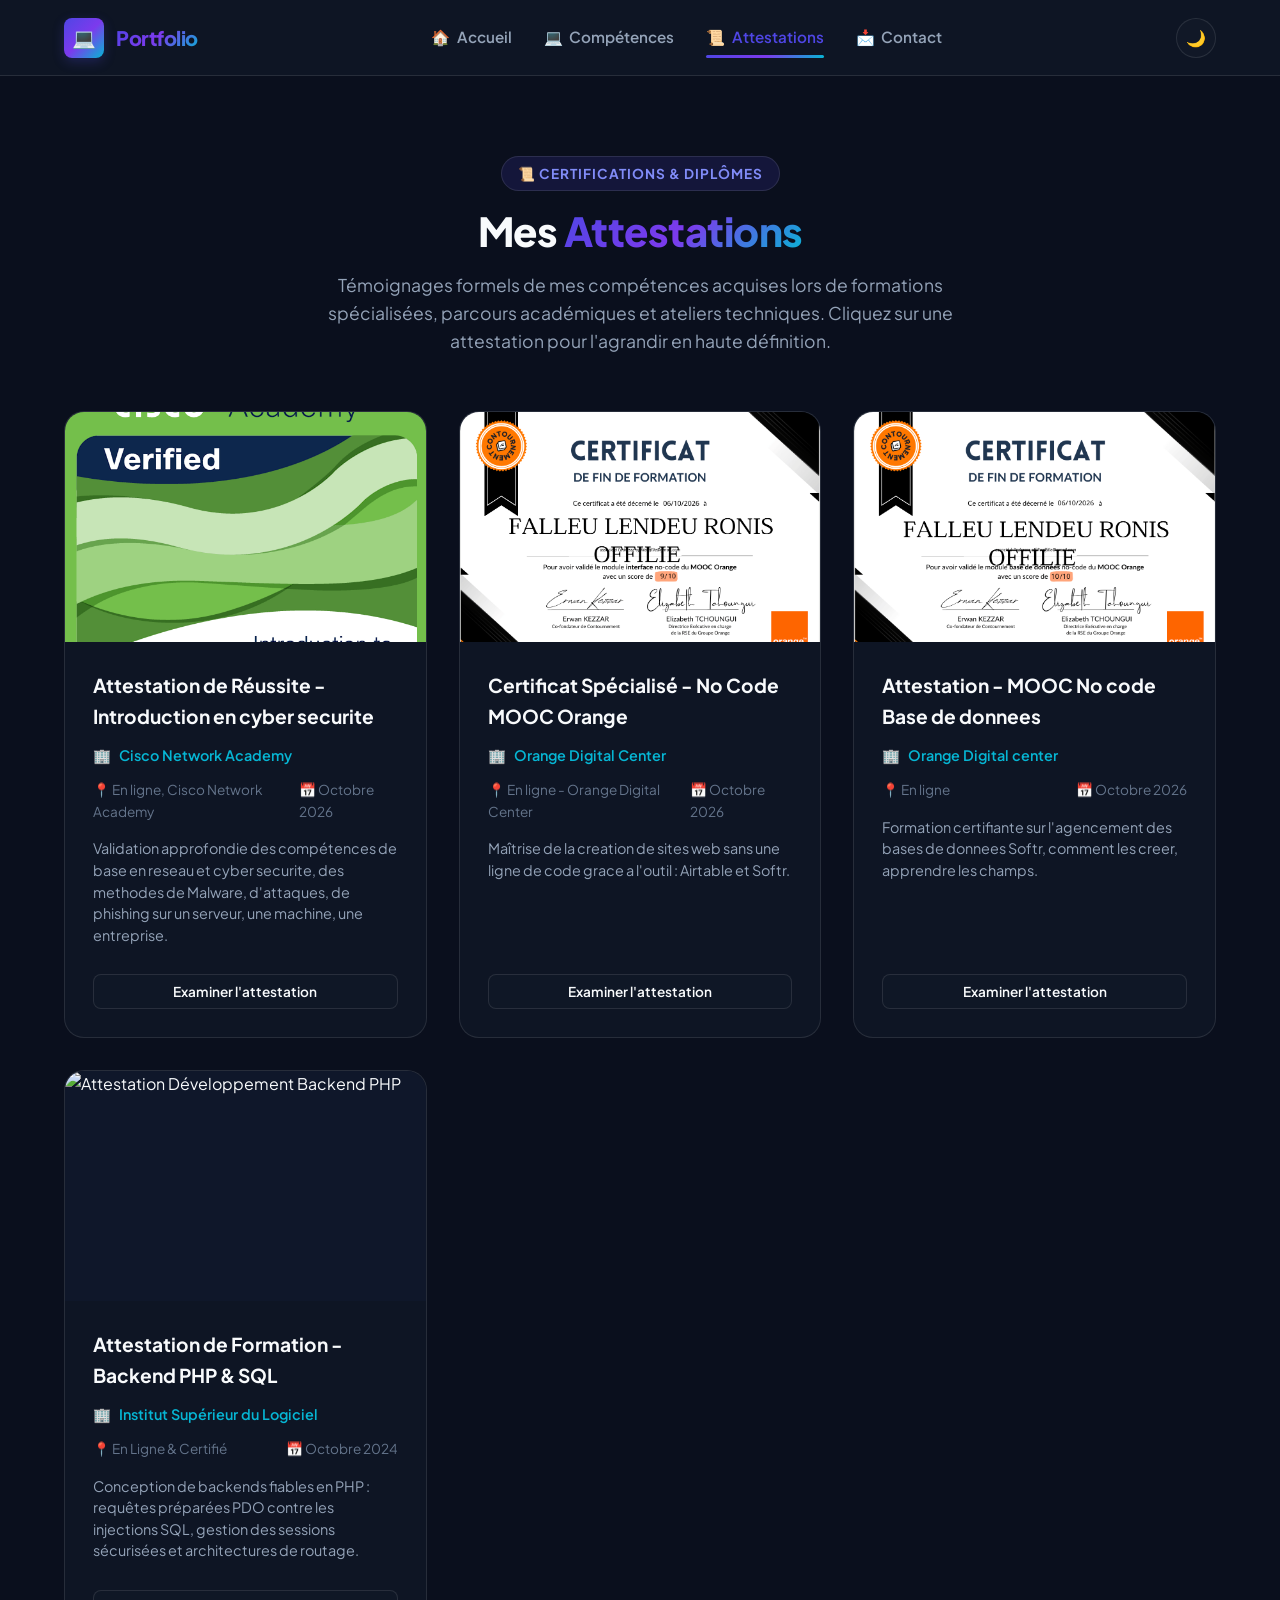
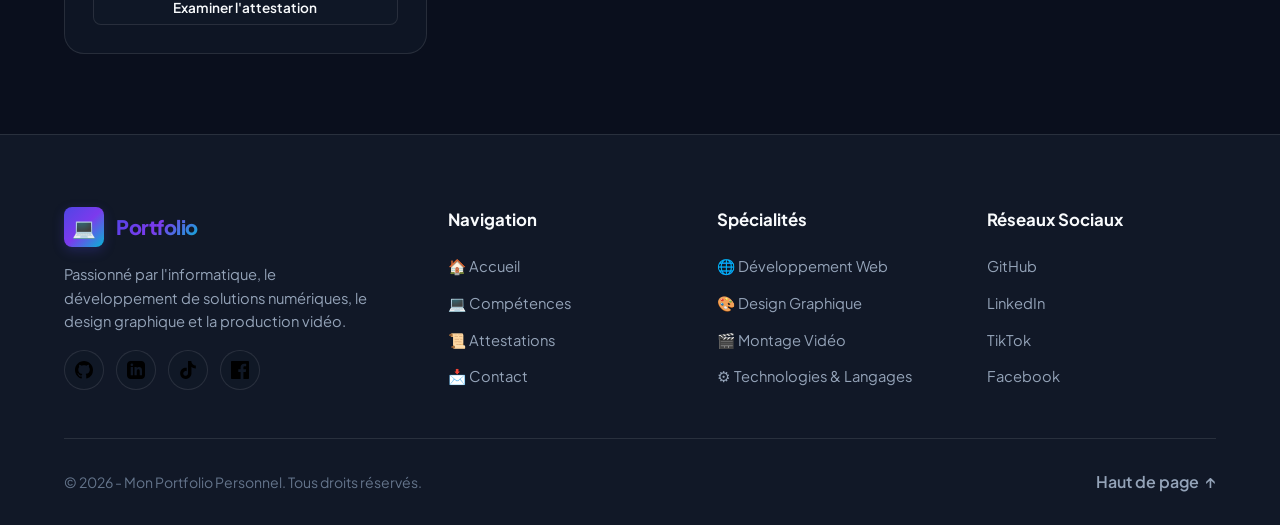
==== commit 2862f10c: "Modification des informations des attestations 2 et 3" ====
--- a/attestations.html
+++ b/attestations.html
@@ -25,7 +25,7 @@
 
         <!-- Grille des Attestations -->
         <div class="attestations-grid">
-          <!-- Attestation 1 : Développement Web -->
+          <!-- Attestation 1 : Introduction en ecyber securite -->
           <div class="attestation-card">
             <div class="attestation-img-wrap" onclick="openModal('images/attestations/introduction-to-cybersecurity.png', 'Attestation de Réussite - Introduction en cyber securite', 'Délivrée par Cisco Network Academy. Validation complète des acquis sur les bases de la cyber securite, les techniques de Malware et de phishing, le but de mettre des personnes de confiance dans le domaine du reseau et cyber securite.')">
               <img src="images/attestations/introduction-to-cybersecurity.png" alt="Attestation Introduction en cybe securite" />
@@ -55,60 +55,60 @@
             </div>
           </div>
 
-          <!-- Attestation 2 : Programmation Java -->
+          <!-- Attestation 2 : Programmation No code MOOC Orange -->
           <div class="attestation-card">
-            <div class="attestation-img-wrap" onclick="openModal('images/attestations/certif-java.svg', 'Certificat Spécialisé - Programmation Java & POO', 'Délivré par le Centre International de Formation en Informatique. Maîtrise des concepts fondamentaux de la programmation orientée objet, des structures de données et des connexions JDBC.')">
-              <img src="images/attestations/certif-java.svg" alt="Certificat Programmation Java" />
+            <div class="attestation-img-wrap" onclick="openModal('images/attestations/MOOC-interface.png', 'Certificat Spécialisé - No code MOOC Orange', 'Délivré par Contournement grace a Ornage Digital center. Maîtrise des concepts fondamentaux de la conception des sites web et de leurs bases de donnees sans pour autant etre un expert dans le domaine de la programmation.')">
+              <img src="images/attestations/MOOC-interface.png" alt="Certificat No-code MOOC Orange" />
               <div class="attestation-zoom-hint">
                 <span>🔍</span>
                 <span>Cliquer pour agrandir</span>
               </div>
             </div>
             <div class="attestation-info">
-              <h3>Certificat Spécialisé - Programmation Java & POO</h3>
+              <h3>Certificat Spécialisé - No Code MOOC Orange </h3>
               <div class="attestation-org">
                 <span>🏢</span>
-                <span>Centre International de Formation Informatique</span>
+                <span>Orange Digital Center</span>
               </div>
               <div class="attestation-meta">
-                <span>📍 Institut de Technologie</span>
-                <span>📅 Juin 2025</span>
+                <span>📍 En ligne - Orange Digital Center</span>
+                <span>📅 Octobre 2026</span>
               </div>
               <p class="attestation-desc">
-                Maîtrise de la POO rigoureuse : héritage, polymorphisme, interfaces, gestion fine des exceptions, tests unitaires et interaction avec base de données relationnelle.
+                Maîtrise de la creation de sites web sans une ligne de code grace a l'outil : Airtable et Softr.
               </p>
               <div style="margin-top: auto; padding-top: 1rem;">
-                <button class="btn btn-secondary btn-sm" style="width: 100%;" onclick="openModal('images/attestations/certif-java.svg', 'Certificat Spécialisé - Programmation Java & POO', 'Délivré par le Centre International de Formation en Informatique. Maîtrise des concepts fondamentaux de la programmation orientée objet, des structures de données et des connexions JDBC.')">
+                <button class="btn btn-secondary btn-sm" style="width: 100%;" onclick="openModal('images/attestations/MOOC-interface.png', 'Certificat Spécialisé - Programmation Java & POO', 'Délivré par le Centre International de Formation en Informatique. Maîtrise des concepts fondamentaux de la programmation orientée objet, des structures de données et des connexions JDBC.')">
                   <span>Examiner l'attestation</span>
                 </button>
               </div>
             </div>
           </div>
 
-          <!-- Attestation 3 : Design Graphique & Multimédia -->
+          <!-- Attestation 3 : MOOC No code Base de donnees  -->
           <div class="attestation-card">
-            <div class="attestation-img-wrap" onclick="openModal('images/attestations/certif-design.svg', 'Attestation Professionnelle - Infographie & Design Visuel', 'Formation certifiante dispensée par l\'Atelier des Arts Numériques. Maîtrise de la suite Adobe (Photoshop, Illustrator), composition visuelle et charte de marque.')">
-              <img src="images/attestations/certif-design.svg" alt="Attestation Infographie et Design" />
+            <div class="attestation-img-wrap" onclick="openModal('images/attestations/MOOC-base.png', 'Attestation Professionnelle - MOOC No code Base de donnees', 'Formation certifiante dispensée par Orange Digital Center. Maîtrise du site Softr, agencement des bases de donnees.')">
+              <img src="images/attestations/MOOC-base.png" alt="Attestation Base de donnes sur Softr" />
               <div class="attestation-zoom-hint">
                 <span>🔍</span>
                 <span>Cliquer pour agrandir</span>
               </div>
             </div>
             <div class="attestation-info">
-              <h3>Attestation Professionnelle - Infographie & Design Visuel</h3>
+              <h3>Attestation - MOOC No code Base de donnees</h3>
               <div class="attestation-org">
                 <span>🏢</span>
-                <span>Atelier des Arts Numériques & Multimédia</span>
+                <span>Orange Digital center</span>
               </div>
               <div class="attestation-meta">
-                <span>📍 Espace Créatif</span>
-                <span>📅 Décembre 2024</span>
+                <span>📍 En ligne</span>
+                <span>📅 Octobre 2026</span>
               </div>
               <p class="attestation-desc">
-                Formation certifiante sur la théorie des couleurs, la typographie appliquée, le design d'affiches publicitaires et la création de logos vectoriels.
+                Formation certifiante sur l'agencement des bases de donnees Softr, comment les creer, apprendre les champs.
               </p>
               <div style="margin-top: auto; padding-top: 1rem;">
-                <button class="btn btn-secondary btn-sm" style="width: 100%;" onclick="openModal('images/attestations/certif-design.svg', 'Attestation Professionnelle - Infographie & Design Visuel', 'Formation certifiante dispensée par l\'Atelier des Arts Numériques. Maîtrise de la suite Adobe (Photoshop, Illustrator), composition visuelle et charte de marque.')">
+                <button class="btn btn-secondary btn-sm" style="width: 100%;" onclick="openModal('images/attestations/MOOC-base.png', 'Attestation Professionnelle - Infographie & Design Visuel', 'Formation certifiante dispensée par l\'Atelier des Arts Numériques. Maîtrise de la suite Adobe (Photoshop, Illustrator), composition visuelle et charte de marque.')">
                   <span>Examiner l'attestation</span>
                 </button>
               </div>
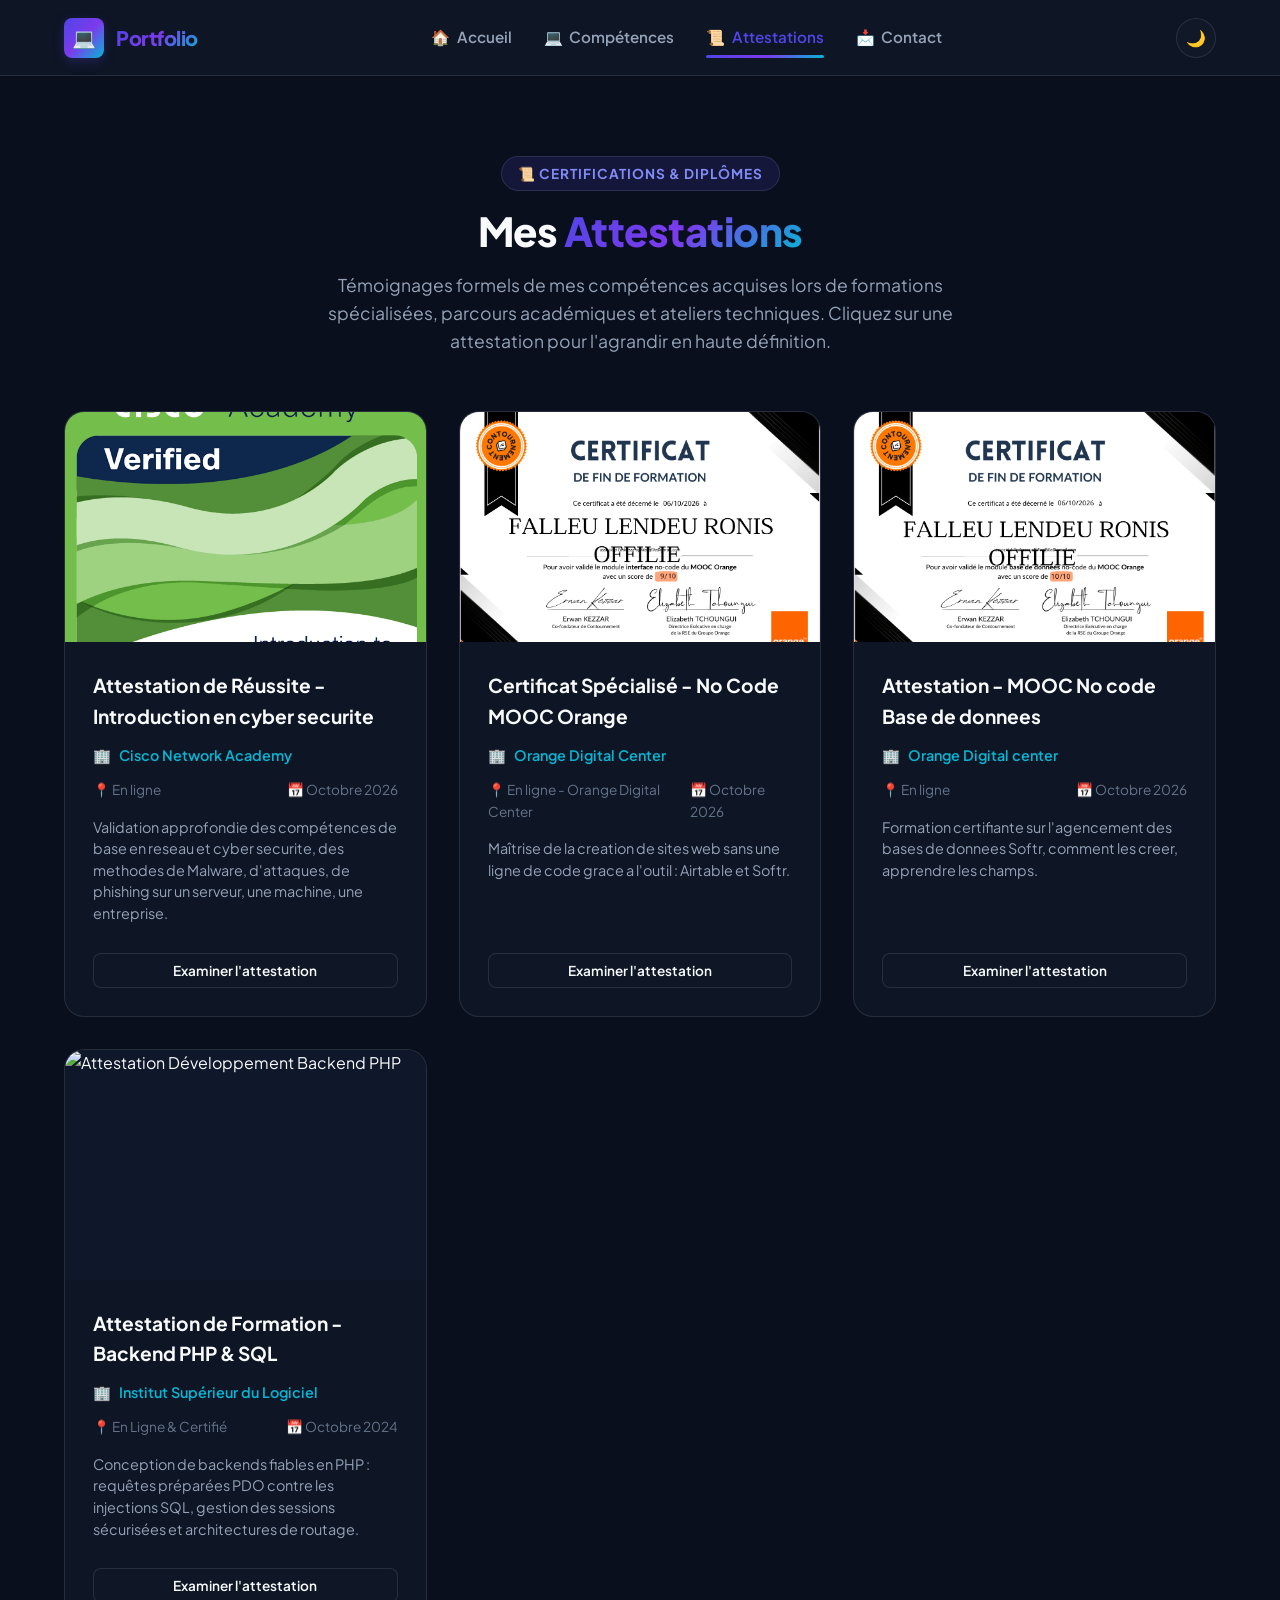
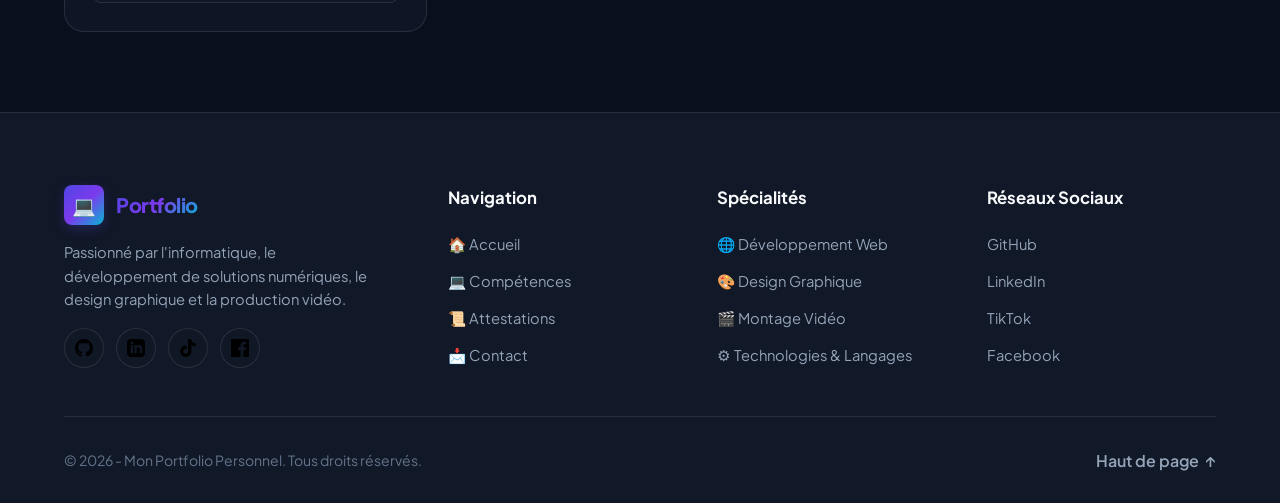
==== commit c57d47f8: "Retrait de Cisco Network Academy sur la partie lieu de la formation de l'attestation1" ====
--- a/attestations.html
+++ b/attestations.html
@@ -41,7 +41,7 @@
                 <span>Cisco Network Academy</span>
               </div>
               <div class="attestation-meta">
-                <span>📍 En ligne, Cisco Network Academy</span>
+                <span>📍 En ligne</span>
                 <span>📅 Octobre 2026</span>
               </div>
               <p class="attestation-desc">
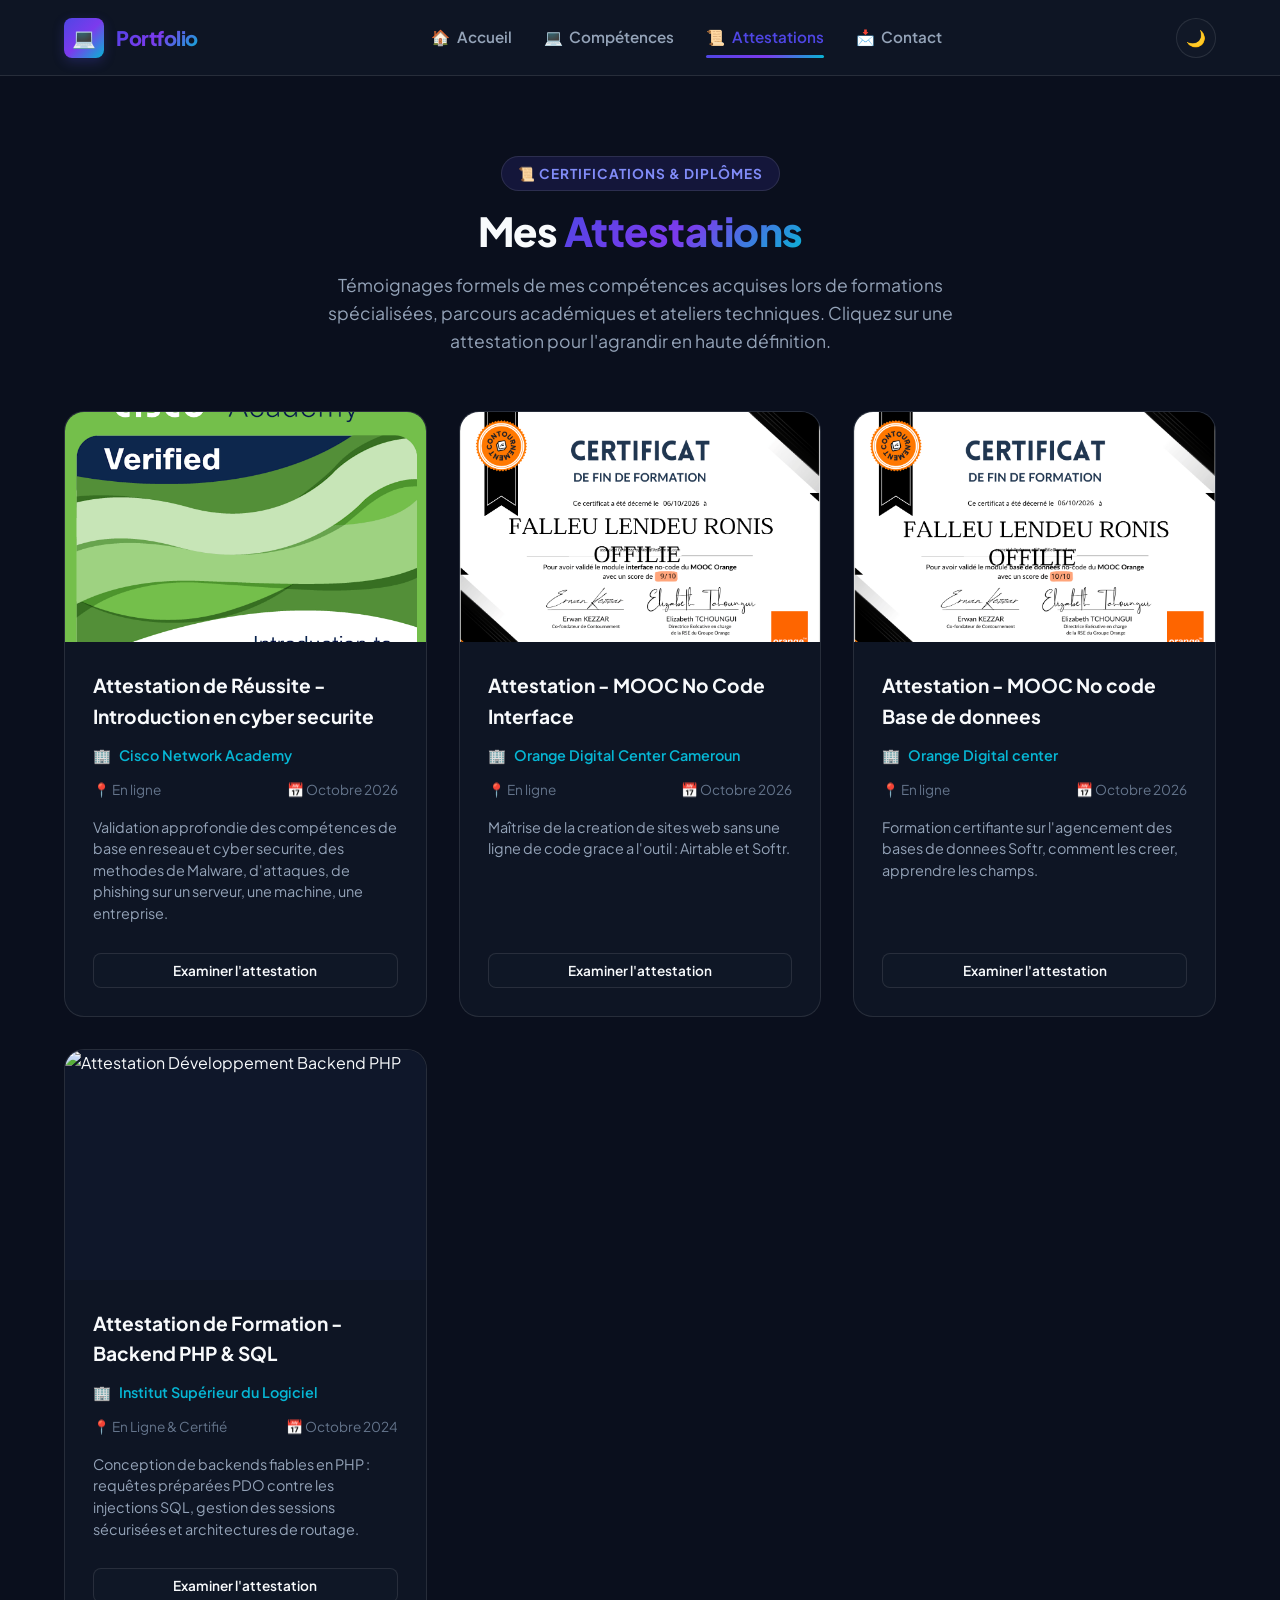
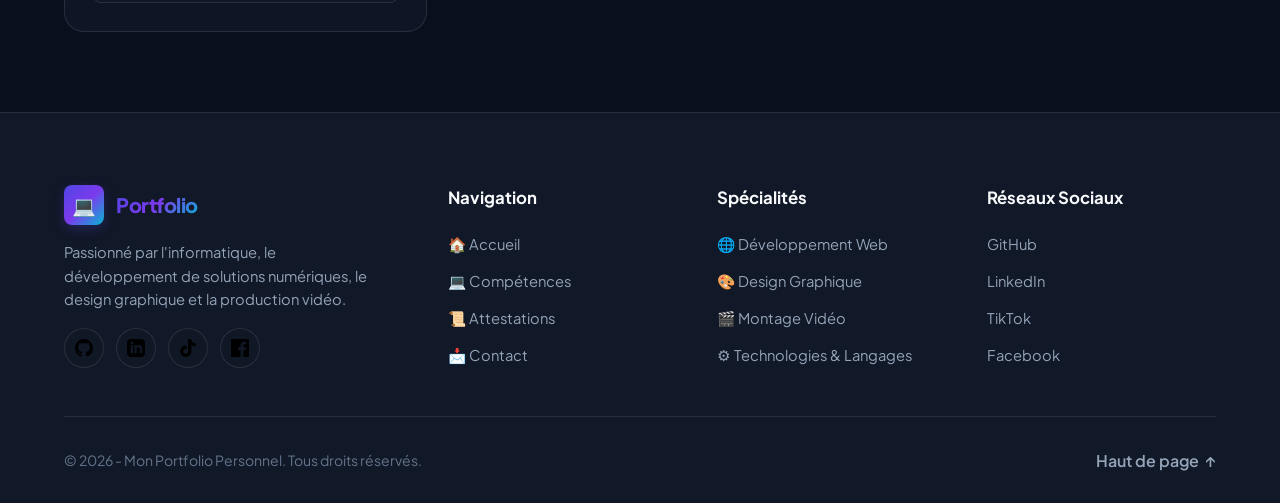
==== commit a8884578: "Modification de quelques informations sur attestation 2 et 3" ====
--- a/attestations.html
+++ b/attestations.html
@@ -25,6 +25,7 @@
 
         <!-- Grille des Attestations -->
         <div class="attestations-grid">
+
           <!-- Attestation 1 : Introduction en ecyber securite -->
           <div class="attestation-card">
             <div class="attestation-img-wrap" onclick="openModal('images/attestations/introduction-to-cybersecurity.png', 'Attestation de Réussite - Introduction en cyber securite', 'Délivrée par Cisco Network Academy. Validation complète des acquis sur les bases de la cyber securite, les techniques de Malware et de phishing, le but de mettre des personnes de confiance dans le domaine du reseau et cyber securite.')">
@@ -65,13 +66,13 @@
               </div>
             </div>
             <div class="attestation-info">
-              <h3>Certificat Spécialisé - No Code MOOC Orange </h3>
+              <h3>Attestation - MOOC No Code Interface </h3>
               <div class="attestation-org">
                 <span>🏢</span>
-                <span>Orange Digital Center</span>
+                <span>Orange Digital Center Cameroun</span>
               </div>
               <div class="attestation-meta">
-                <span>📍 En ligne - Orange Digital Center</span>
+                <span>📍 En ligne</span>
                 <span>📅 Octobre 2026</span>
               </div>
               <p class="attestation-desc">
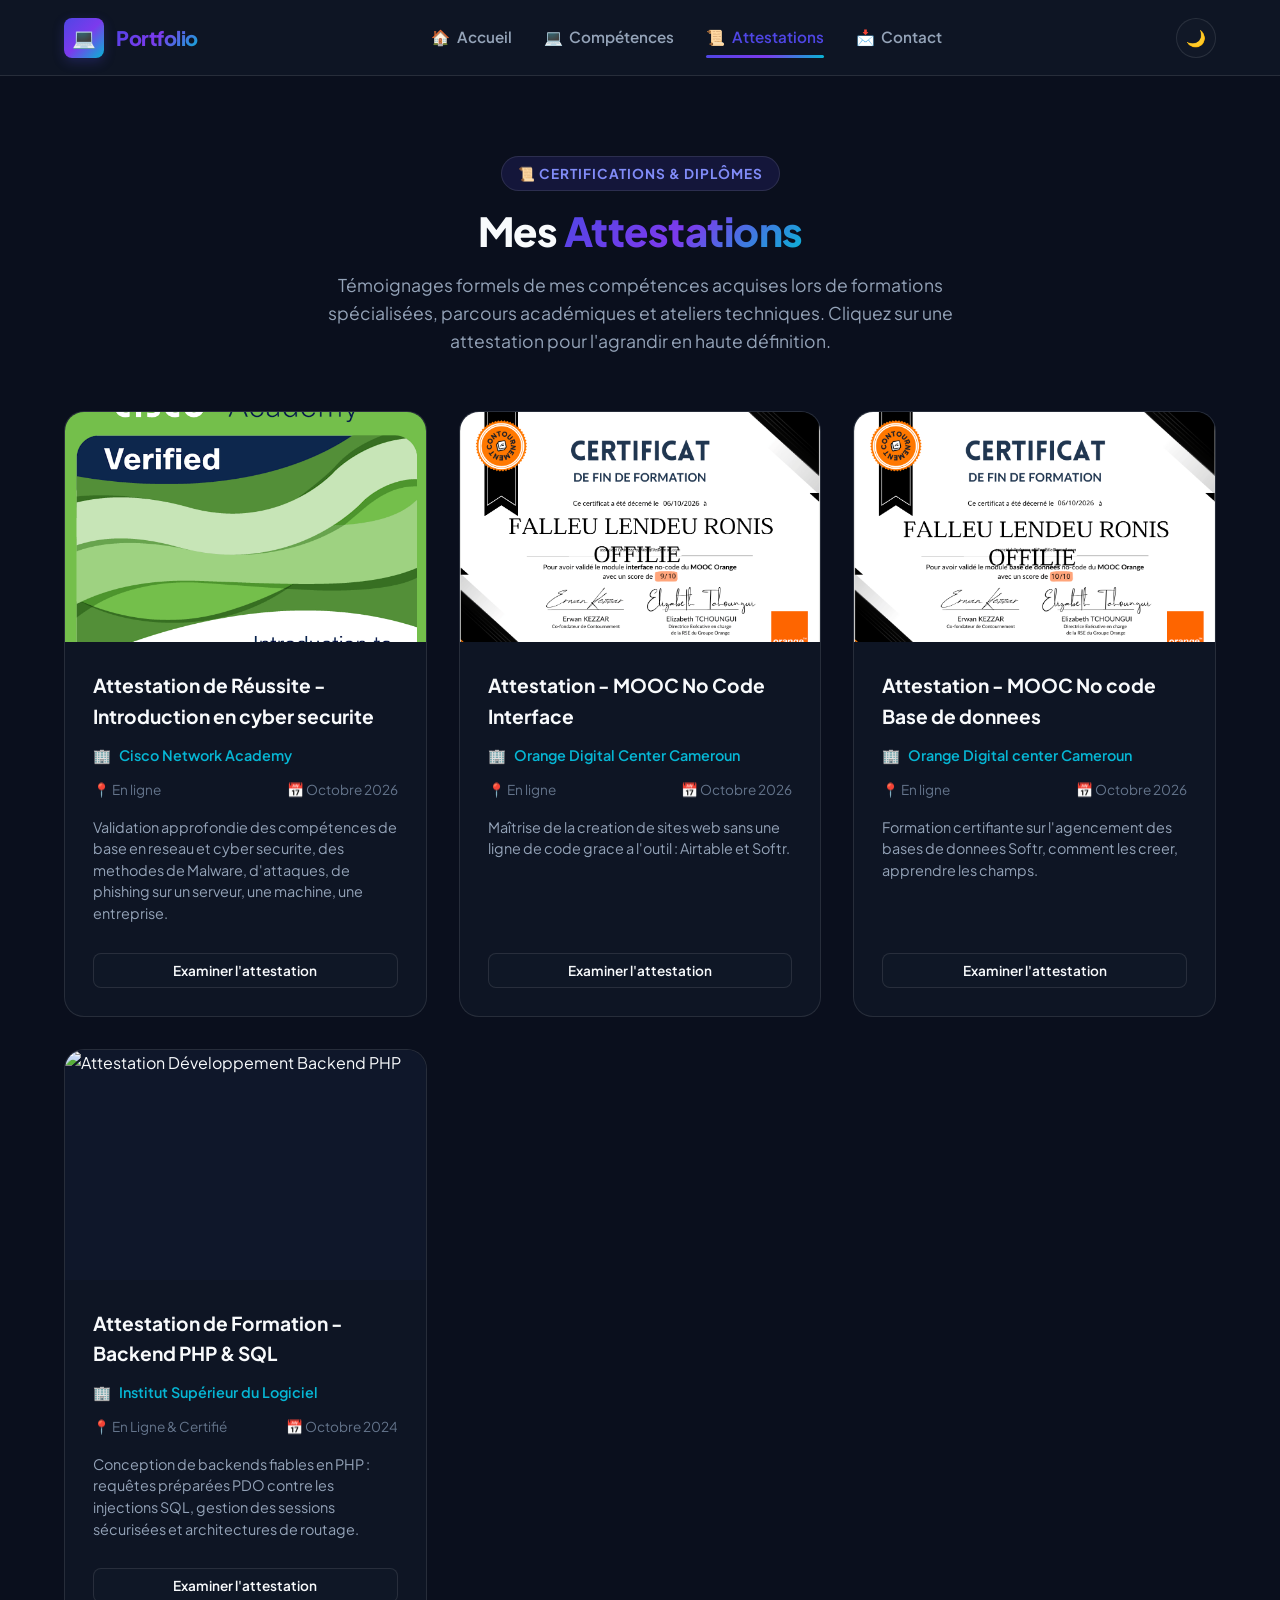
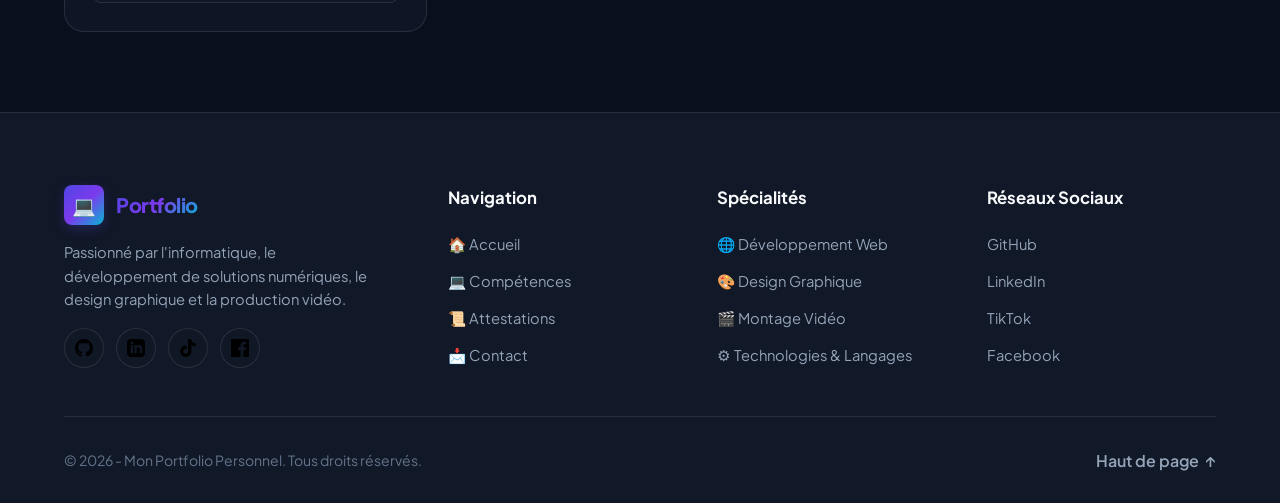
==== commit 8c8b44a9: "Ajout de Cameroun sur Orange Digital center" ====
--- a/attestations.html
+++ b/attestations.html
@@ -99,7 +99,7 @@
               <h3>Attestation - MOOC No code Base de donnees</h3>
               <div class="attestation-org">
                 <span>🏢</span>
-                <span>Orange Digital center</span>
+                <span>Orange Digital center Cameroun</span>
               </div>
               <div class="attestation-meta">
                 <span>📍 En ligne</span>
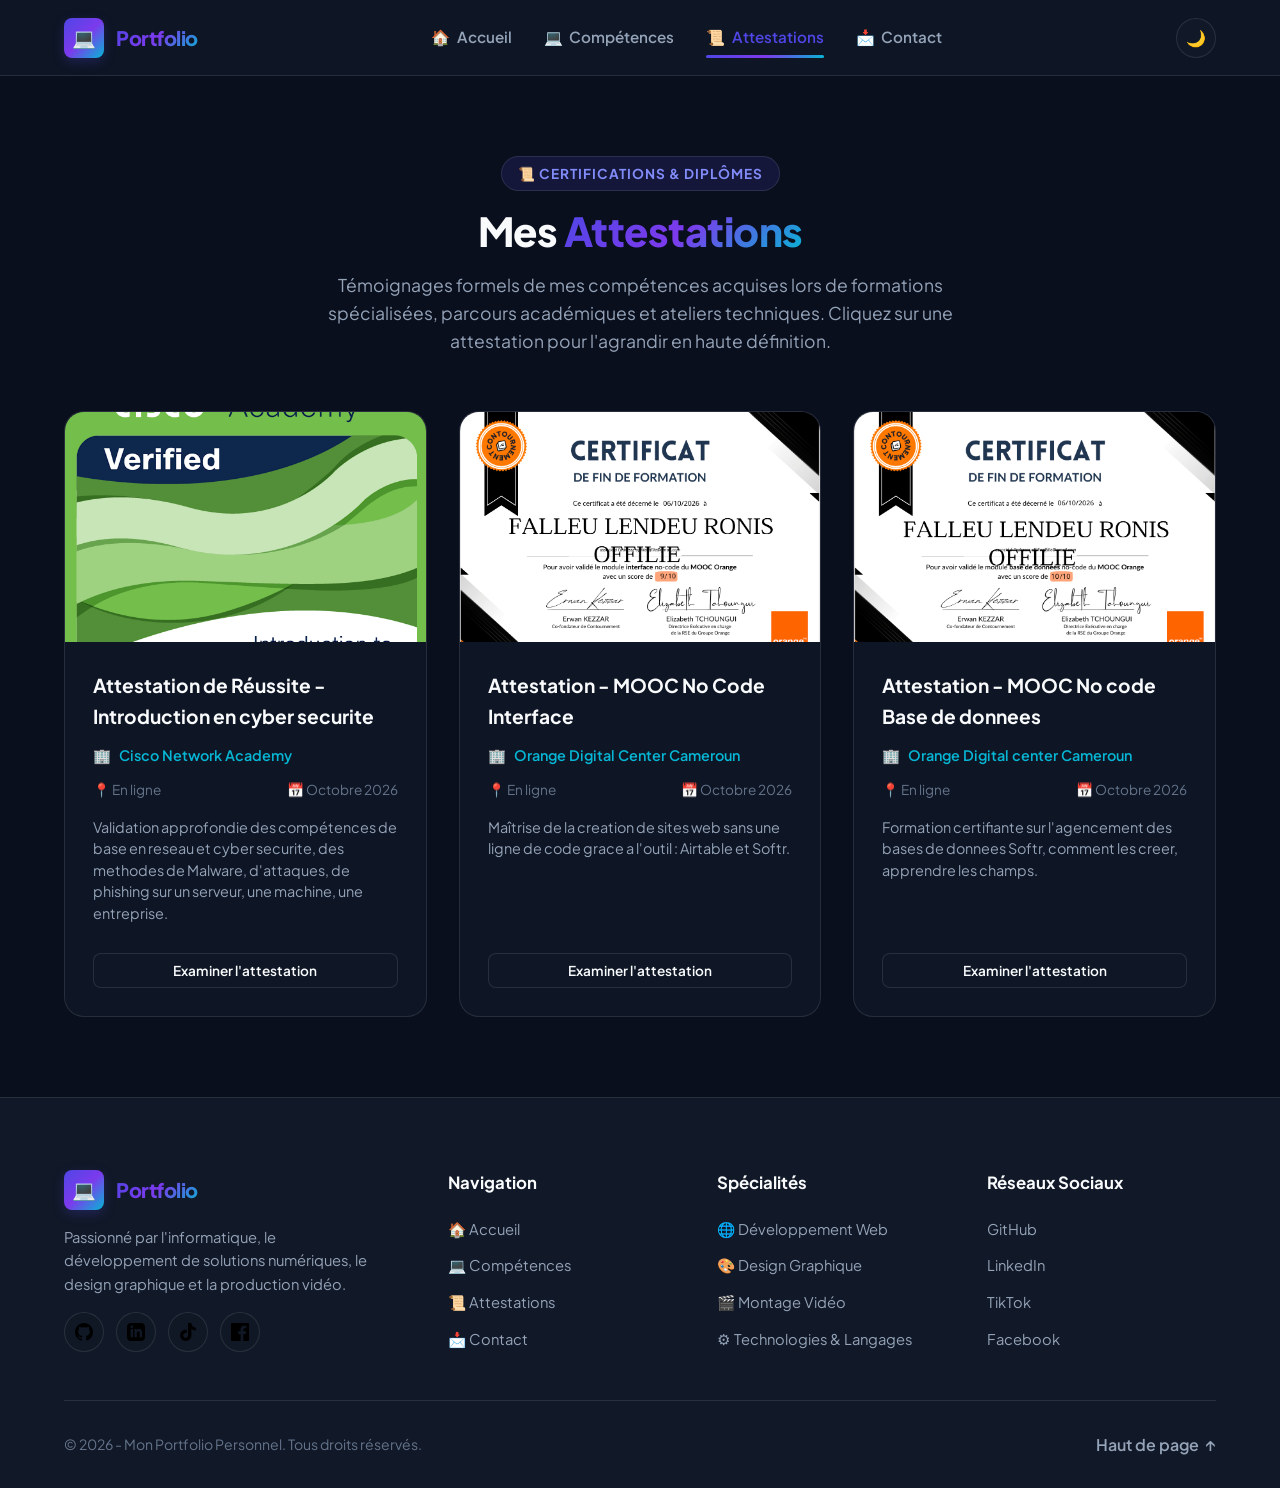
==== commit 8b99dae3: "Retrait d'une case de certificat" ====
--- a/attestations.html
+++ b/attestations.html
@@ -116,35 +116,6 @@
             </div>
           </div>
 
-          <!-- Attestation 4 : Développement PHP & Bases de Données -->
-          <div class="attestation-card">
-            <div class="attestation-img-wrap" onclick="openModal('images/attestations/certif-php.svg', 'Attestation de Formation - Développement Backend PHP & SQL', 'Attestation de réussite du cursus Backend et Gestion de Données. Création d\'architectures MVC robustes, sécurité des requêtes préparées et sécurisation des sessions.')">
-              <img src="images/attestations/certif-php.svg" alt="Attestation Développement Backend PHP" />
-              <div class="attestation-zoom-hint">
-                <span>🔍</span>
-                <span>Cliquer pour agrandir</span>
-              </div>
-            </div>
-            <div class="attestation-info">
-              <h3>Attestation de Formation - Backend PHP & SQL</h3>
-              <div class="attestation-org">
-                <span>🏢</span>
-                <span>Institut Supérieur du Logiciel</span>
-              </div>
-              <div class="attestation-meta">
-                <span>📍 En Ligne & Certifié</span>
-                <span>📅 Octobre 2024</span>
-              </div>
-              <p class="attestation-desc">
-                Conception de backends fiables en PHP : requêtes préparées PDO contre les injections SQL, gestion des sessions sécurisées et architectures de routage.
-              </p>
-              <div style="margin-top: auto; padding-top: 1rem;">
-                <button class="btn btn-secondary btn-sm" style="width: 100%;" onclick="openModal('images/attestations/certif-php.svg', 'Attestation de Formation - Développement Backend PHP & SQL', 'Attestation de réussite du cursus Backend et Gestion de Données. Création d\'architectures MVC robustes, sécurité des requêtes préparées et sécurisation des sessions.')">
-                  <span>Examiner l'attestation</span>
-                </button>
-              </div>
-            </div>
-          </div>
         </div>
       </div>
     </section>
